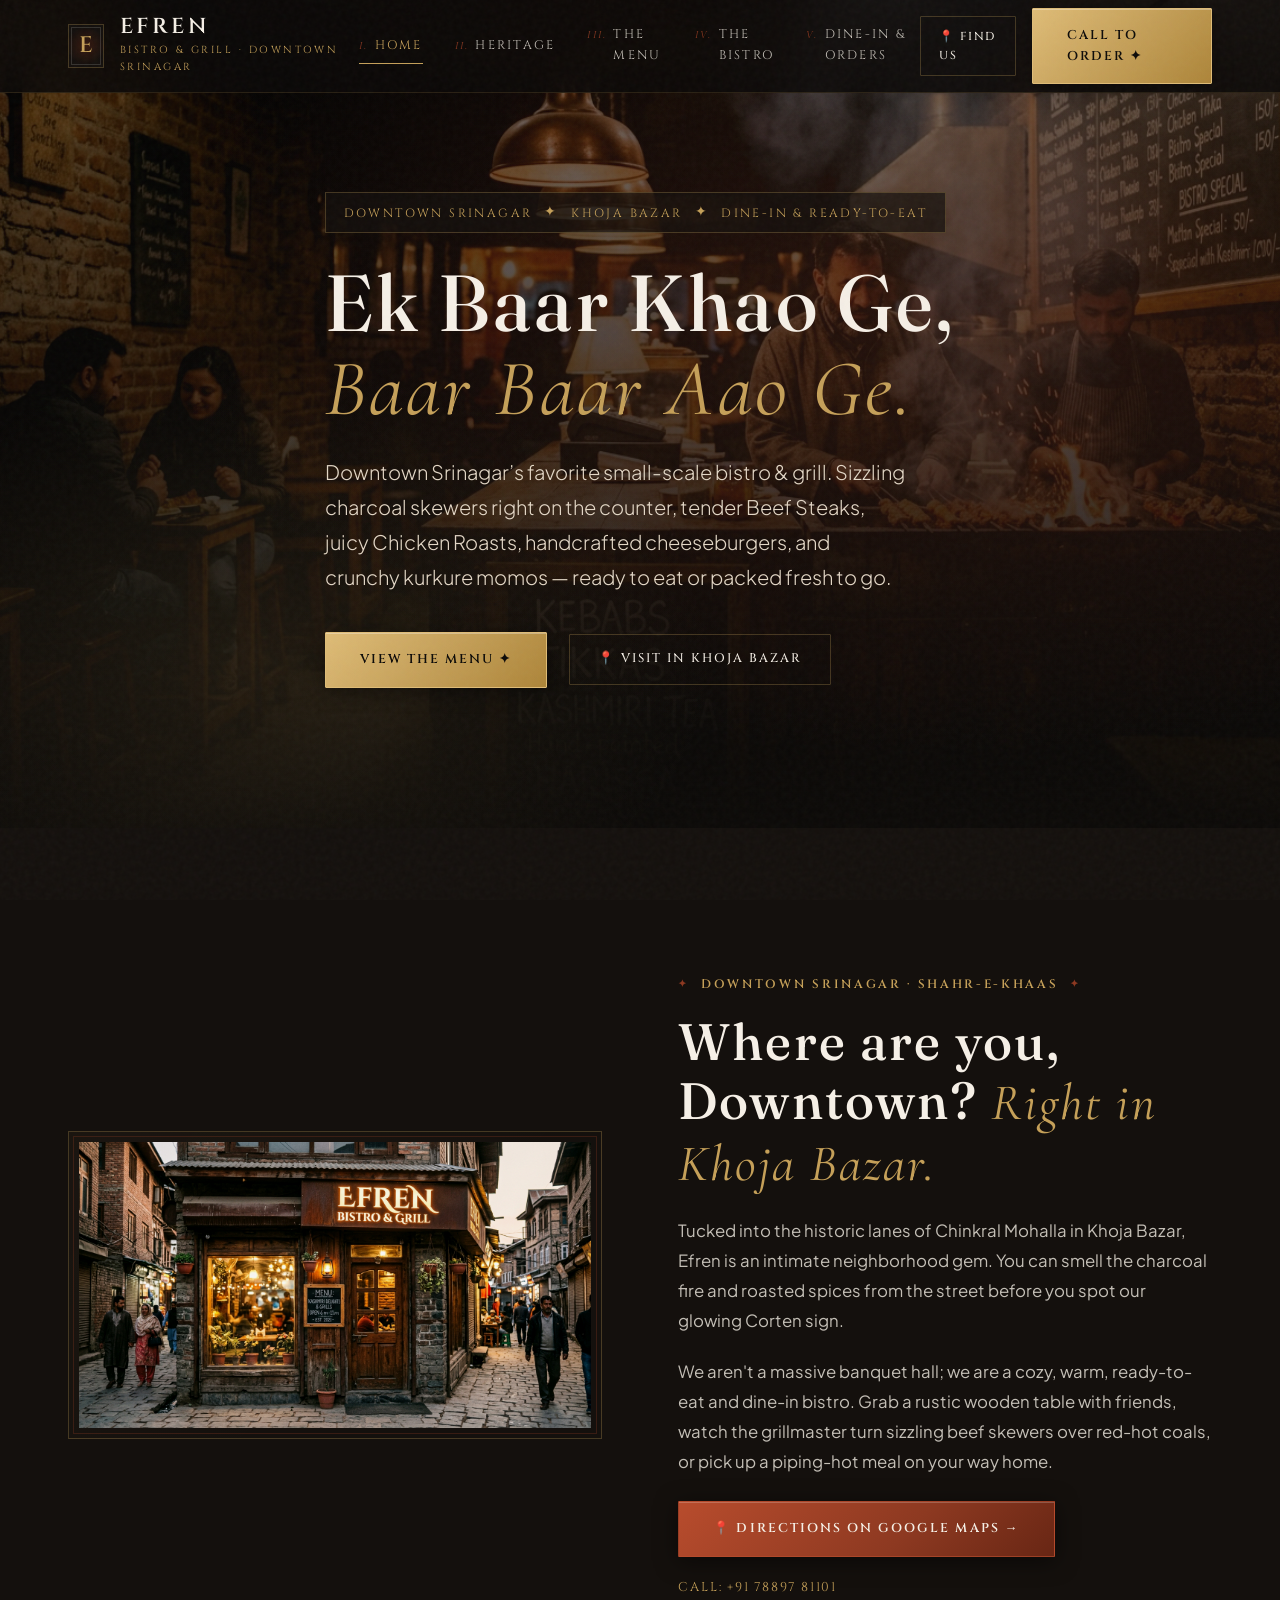
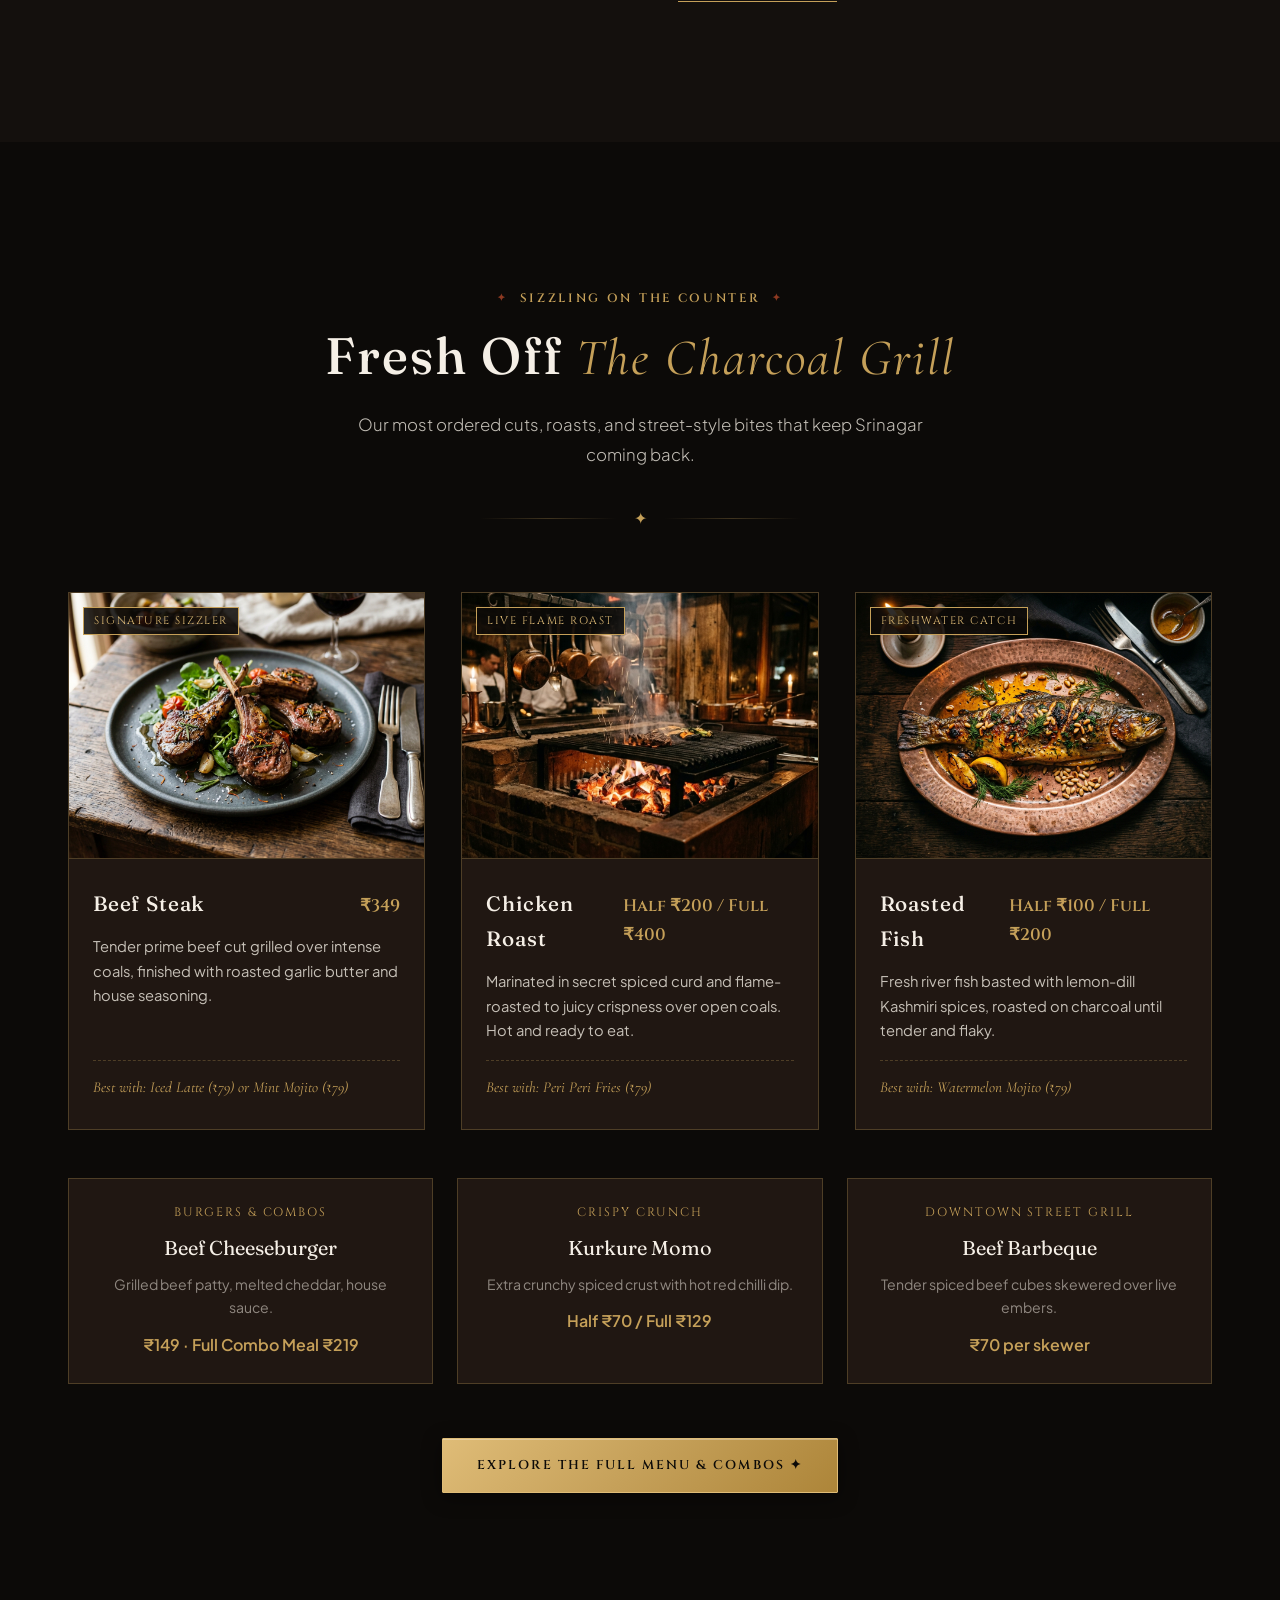
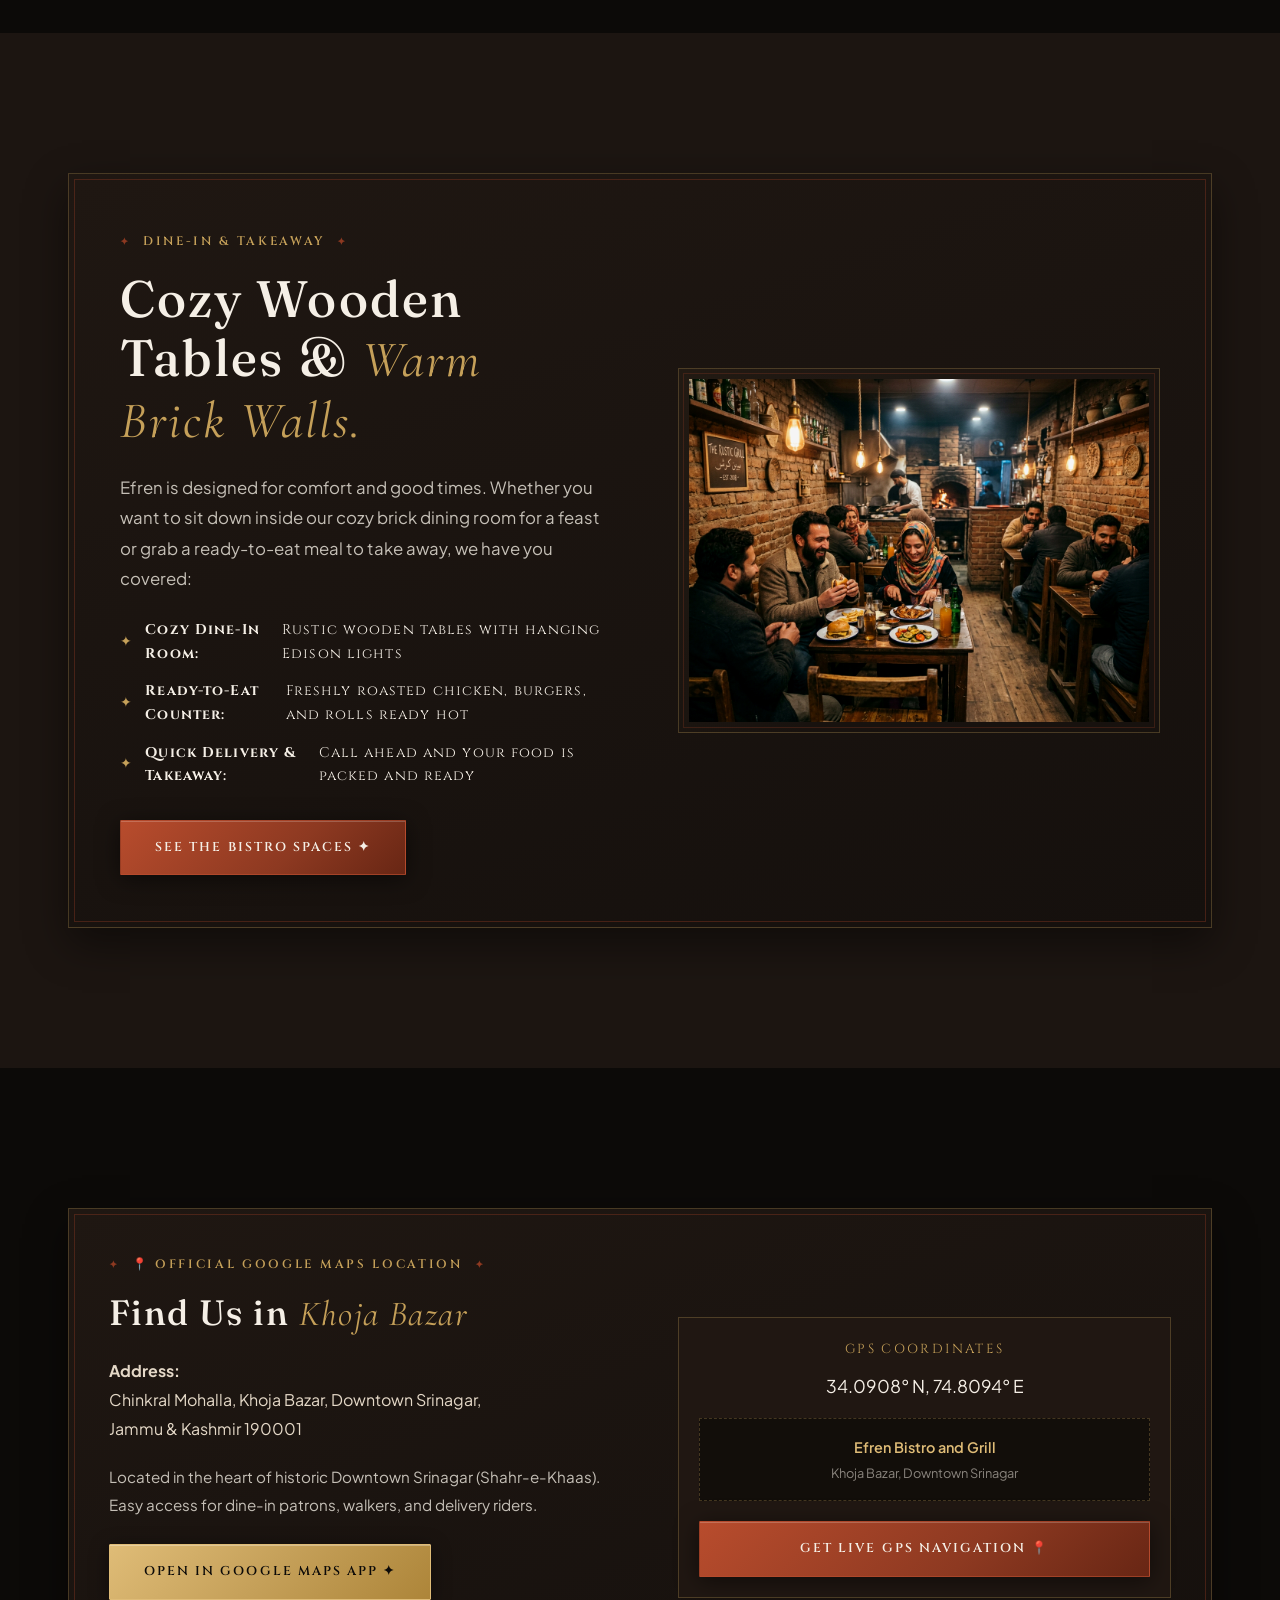
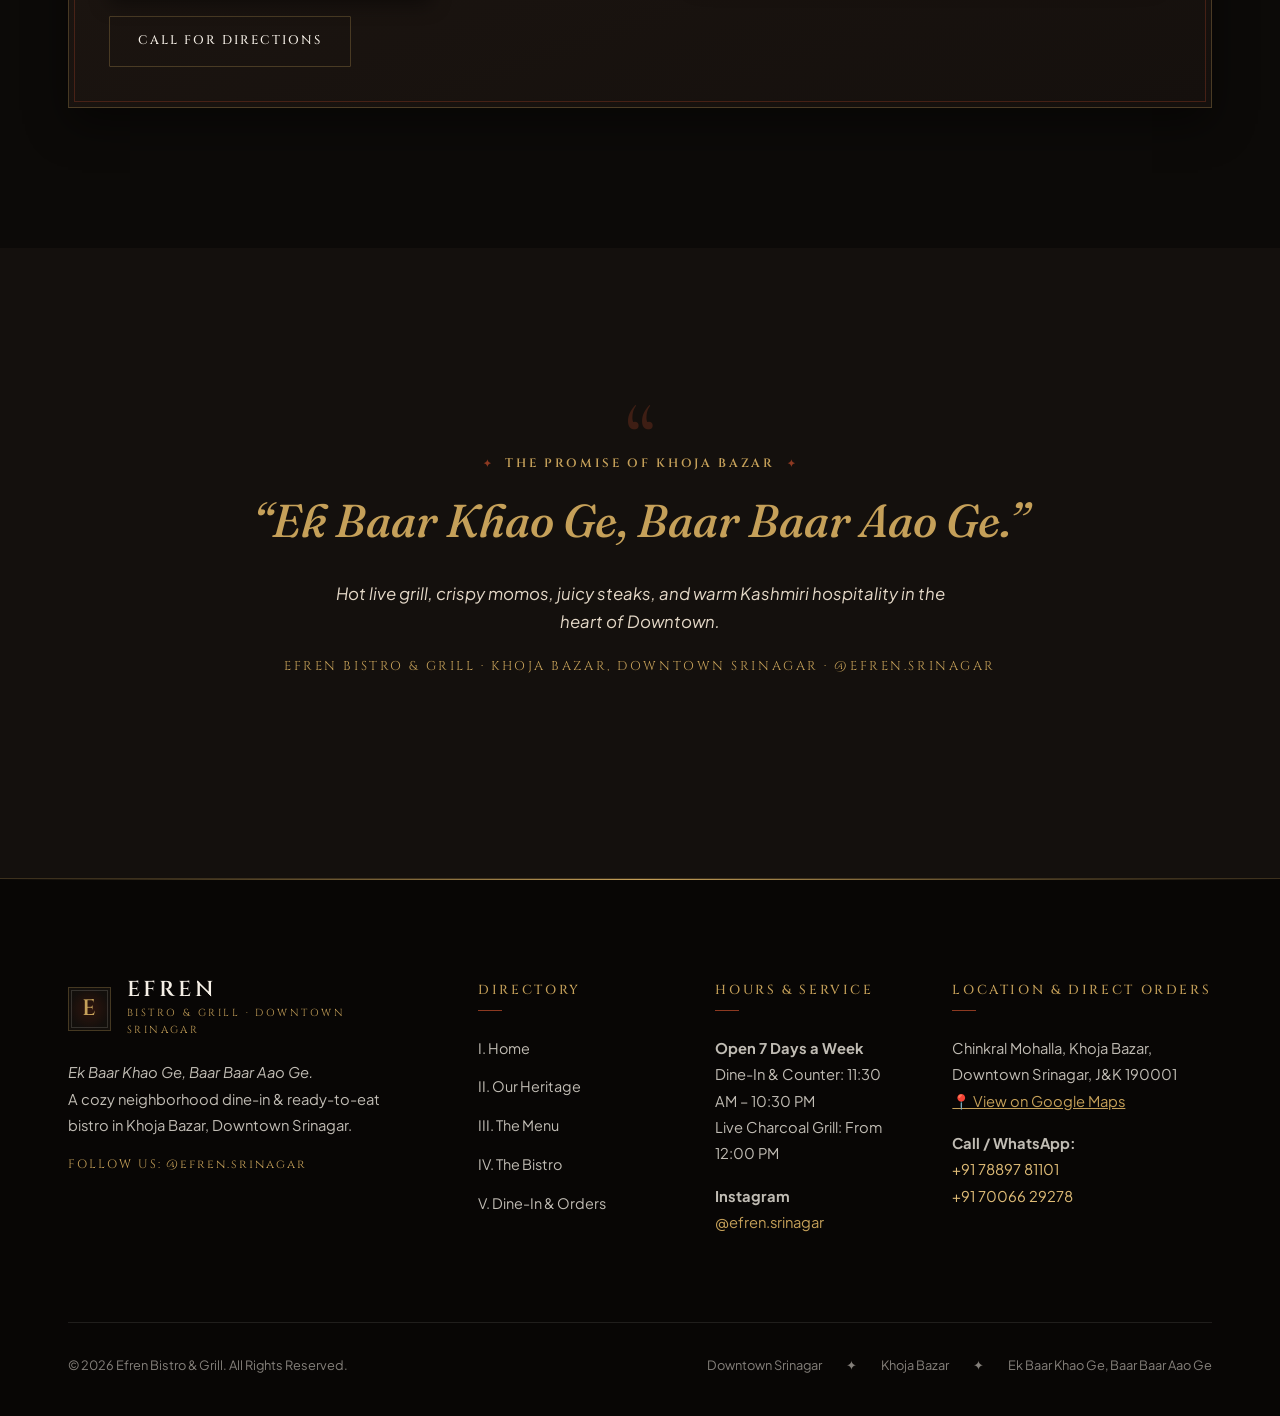
==== index.html @ 0ba17f74 "Add files via upload" ====
<!DOCTYPE html>
<html lang="en">
<head>
  <meta charset="UTF-8">
  <meta name="viewport" content="width=device-width, initial-scale=1.0">
  <title>Efren Bistro &amp; Grill — Downtown Srinagar · Ek Baar Khao Ge, Baar Baar Aao Ge</title>
  <meta name="description" content="Efren Bistro & Grill in Khoja Bazar, Downtown Srinagar. Ek Baar Khao Ge, Baar Baar Aao Ge. Cozy dine-in & ready-to-eat live flame grills, beef steaks, chicken roasts, burgers, and momos.">
  <link rel="stylesheet" href="assets/css/style.css">
</head>
<body class="bg-obsidian">

  <!-- ================= HEADER / TOP NAVIGATION ================= -->
  <header class="site-header">
    <div class="container">
      <div class="header-inner">
        
        <!-- Brand Monogram & Crest -->
        <a href="index.html" class="brand-crest" aria-label="Efren Bistro & Grill Home">
          <div class="brand-monogram">E</div>
          <div class="brand-text">
            <span class="brand-name">EFREN</span>
            <span class="brand-tag">Bistro &amp; Grill · Downtown Srinagar</span>
          </div>
        </a>

        <!-- Desktop Navigation -->
        <nav class="desktop-nav" aria-label="Main Navigation">
          <a href="index.html" class="nav-link active"><span class="nav-num">I.</span> Home</a>
          <a href="story.html" class="nav-link"><span class="nav-num">II.</span> Heritage</a>
          <a href="menu.html" class="nav-link"><span class="nav-num">III.</span> The Menu</a>
          <a href="atmosphere.html" class="nav-link"><span class="nav-num">IV.</span> The Bistro</a>
          <a href="reservations.html" class="nav-link"><span class="nav-num">V.</span> Dine-In &amp; Orders</a>
        </nav>

        <!-- CTA Wrap -->
        <div class="header-cta-wrap">
          <a href="https://maps.app.goo.gl/sVBspjCtsgYMoenR8" target="_blank" class="btn-ghost-brass" style="padding: 10px 18px; font-size: 0.72rem;">📍 Find Us</a>
          <a href="tel:+917889781101" class="btn-brass">Call to Order ✦</a>
          <button class="mobile-toggle" aria-label="Toggle navigation menu" aria-expanded="false">
            <span></span>
            <span></span>
            <span></span>
          </button>
        </div>

      </div>
    </div>
  </header>

  <!-- Mobile Drawer -->
  <div class="mobile-drawer" role="dialog" aria-modal="true" aria-label="Mobile Navigation">
    <div class="drawer-top-bar">
      <div class="brand-monogram">E</div>
      <button class="drawer-close" aria-label="Close menu">✕</button>
    </div>
    <a href="index.html" class="nav-link active"><span class="nav-num">I.</span> Home</a>
    <a href="story.html" class="nav-link"><span class="nav-num">II.</span> Our Story</a>
    <a href="menu.html" class="nav-link"><span class="nav-num">III.</span> The Menu</a>
    <a href="atmosphere.html" class="nav-link"><span class="nav-num">IV.</span> The Bistro</a>
    <a href="reservations.html" class="nav-link"><span class="nav-num">V.</span> Dine-In &amp; Orders</a>
    <div style="margin-top: 36px; display: flex; flex-direction: column; gap: 12px;">
      <a href="tel:+917889781101" class="btn-brass" style="width: 100%; text-align: center;">Call: +91 78897 81101</a>
      <a href="https://maps.app.goo.gl/sVBspjCtsgYMoenR8" target="_blank" class="btn-ghost-brass" style="width: 100%; text-align: center;">📍 Open Google Maps</a>
    </div>
  </div>

  <!-- ================= HERO SECTION ================= -->
  <section class="hero-editorial">
    <div class="hero-bg-media">
      <img src="assets/images/bistro-counter.jpg" alt="Cozy small-scale bistro counter with live charcoal grill in Downtown Srinagar" width="1920" height="1080">
    </div>

    <div class="container">
      <div class="hero-content reveal-on-scroll">
        <div class="hero-crest-badge">
          <span>DOWNTOWN SRINAGAR</span>
          <span class="fluron">✦</span>
          <span>KHOJA BAZAR</span>
          <span class="fluron">✦</span>
          <span>DINE-IN &amp; READY-TO-EAT</span>
        </div>

        <h1 class="hero-heading">
          Ek Baar Khao Ge,<br>
          <em>Baar Baar Aao Ge.</em>
        </h1>

        <p class="hero-lede">
          Downtown Srinagar’s favorite small-scale bistro &amp; grill. Sizzling charcoal skewers right on the counter, tender Beef Steaks, juicy Chicken Roasts, handcrafted cheeseburgers, and crunchy kurkure momos — ready to eat or packed fresh to go.
        </p>

        <div class="hero-actions">
          <a href="menu.html" class="btn-brass">View The Menu ✦</a>
          <a href="https://maps.app.goo.gl/sVBspjCtsgYMoenR8" target="_blank" class="btn-ghost-brass">📍 Visit in Khoja Bazar</a>
        </div>
      </div>
    </div>
  </section>

  <!-- ================= DOWNTOWN IDENTITY / STOREFRONT ================= -->
  <section class="editorial-section bg-walnut">
    <div class="container">
      <div class="editorial-grid">
        
        <!-- Imagery: Cozy Downtown Storefront -->
        <div class="archival-frame reveal-on-scroll">
          <img src="assets/images/bistro-storefront.jpg" alt="Efren Bistro & Grill rustic storefront in Khoja Bazar Downtown Srinagar" width="800" height="600" loading="lazy">
        </div>

        <!-- Editorial Story Copy -->
        <div class="reveal-on-scroll">
          <div class="eyebrow">Downtown Srinagar · Shahr-e-Khaas</div>
          <h2 class="section-title">Where are you, Downtown? <em>Right in Khoja Bazar.</em></h2>
          
          <p style="margin-bottom: 20px; font-size: 1.05rem; line-height: 1.8;">
            Tucked into the historic lanes of Chinkral Mohalla in Khoja Bazar, Efren is an intimate neighborhood gem. You can smell the charcoal fire and roasted spices from the street before you spot our glowing Corten sign.
          </p>

          <p style="margin-bottom: 24px; font-size: 1.05rem; line-height: 1.8;">
            We aren't a massive banquet hall; we are a cozy, warm, ready-to-eat and dine-in bistro. Grab a rustic wooden table with friends, watch the grillmaster turn sizzling beef skewers over red-hot coals, or pick up a piping-hot meal on your way home.
          </p>

          <div style="display: flex; align-items: center; gap: 20px; flex-wrap: wrap;">
            <a href="https://maps.app.goo.gl/sVBspjCtsgYMoenR8" target="_blank" class="btn-corten">📍 Directions on Google Maps →</a>
            <a href="tel:+917889781101" class="link-subtle">Call: +91 78897 81101</a>
          </div>
        </div>

      </div>
    </div>
  </section>

  <!-- ================= SIGNATURE MENU HIGHLIGHTS ================= -->
  <section class="editorial-section bg-obsidian">
    <div class="container">
      
      <!-- Section Header -->
      <div style="text-align: center; max-width: 680px; margin: 0 auto 60px;" class="reveal-on-scroll">
        <div class="eyebrow">Sizzling On The Counter</div>
        <h2 class="section-title">Fresh Off <em>The Charcoal Grill</em></h2>
        <p class="section-subtitle" style="margin: 0 auto;">Our most ordered cuts, roasts, and street-style bites that keep Srinagar coming back.</p>
        <div class="ornate-divider center">✦</div>
      </div>

      <!-- 3-Dish Grid -->
      <div class="cards-grid-3">
        
        <!-- Dish 1: Beef Steak -->
        <div class="dish-card reveal-on-scroll">
          <div class="dish-media">
            <span class="dish-badge">Signature Sizzler</span>
            <img src="assets/images/dish-chops.jpg" alt="Sizzling Beef Steak with garlic herb butter" width="600" height="450" loading="lazy">
          </div>
          <div class="dish-body">
            <div class="dish-header">
              <h3 class="dish-name">Beef Steak</h3>
              <span class="dish-price">₹349</span>
            </div>
            <p class="dish-desc">
              Tender prime beef cut grilled over intense coals, finished with roasted garlic butter and house seasoning.
            </p>
            <div class="dish-pairing">
              Best with: Iced Latte (₹79) or Mint Mojito (₹79)
            </div>
          </div>
        </div>

        <!-- Dish 2: Chicken Roast -->
        <div class="dish-card reveal-on-scroll">
          <div class="dish-media">
            <span class="dish-badge">Live Flame Roast</span>
            <img src="assets/images/hero-hearth.jpg" alt="Whole Chicken Roast over charcoal flame" width="600" height="450" loading="lazy">
          </div>
          <div class="dish-body">
            <div class="dish-header">
              <h3 class="dish-name">Chicken Roast</h3>
              <span class="dish-price">Half ₹200 / Full ₹400</span>
            </div>
            <p class="dish-desc">
              Marinated in secret spiced curd and flame-roasted to juicy crispness over open coals. Hot and ready to eat.
            </p>
            <div class="dish-pairing">
              Best with: Peri Peri Fries (₹79)
            </div>
          </div>
        </div>

        <!-- Dish 3: Roasted Fish -->
        <div class="dish-card reveal-on-scroll">
          <div class="dish-media">
            <span class="dish-badge">Freshwater Catch</span>
            <img src="assets/images/dish-trout.jpg" alt="Roasted fish garnished with herbs and lemon" width="600" height="450" loading="lazy">
          </div>
          <div class="dish-body">
            <div class="dish-header">
              <h3 class="dish-name">Roasted Fish</h3>
              <span class="dish-price">Half ₹100 / Full ₹200</span>
            </div>
            <p class="dish-desc">
              Fresh river fish basted with lemon-dill Kashmiri spices, roasted on charcoal until tender and flaky.
            </p>
            <div class="dish-pairing">
              Best with: Watermelon Mojito (₹79)
            </div>
          </div>
        </div>

      </div>

      <!-- Quick Row: Burgers, Momos & Rolls -->
      <div class="quick-bites-grid reveal-on-scroll">
        <div style="background: var(--bg-card); border: 1px solid var(--line-gold); padding: 24px; text-align: center;">
          <div style="font-family: var(--font-serif-royal); font-size: 0.76rem; letter-spacing: 0.16em; color: var(--tarnished-brass); text-transform: uppercase;">Burgers &amp; Combos</div>
          <div style="font-family: var(--font-serif-display); font-size: 1.25rem; color: var(--parchment); margin: 8px 0;">Beef Cheeseburger</div>
          <p style="font-size: 0.88rem; color: var(--text-muted); margin-bottom: 12px;">Grilled beef patty, melted cheddar, house sauce.</p>
          <div style="color: var(--tarnished-brass); font-weight: 600;">₹149 · Full Combo Meal ₹219</div>
        </div>

        <div style="background: var(--bg-card); border: 1px solid var(--line-gold); padding: 24px; text-align: center;">
          <div style="font-family: var(--font-serif-royal); font-size: 0.76rem; letter-spacing: 0.16em; color: var(--tarnished-brass); text-transform: uppercase;">Crispy Crunch</div>
          <div style="font-family: var(--font-serif-display); font-size: 1.25rem; color: var(--parchment); margin: 8px 0;">Kurkure Momo</div>
          <p style="font-size: 0.88rem; color: var(--text-muted); margin-bottom: 12px;">Extra crunchy spiced crust with hot red chilli dip.</p>
          <div style="color: var(--tarnished-brass); font-weight: 600;">Half ₹70 / Full ₹129</div>
        </div>

        <div style="background: var(--bg-card); border: 1px solid var(--line-gold); padding: 24px; text-align: center;">
          <div style="font-family: var(--font-serif-royal); font-size: 0.76rem; letter-spacing: 0.16em; color: var(--tarnished-brass); text-transform: uppercase;">Downtown Street Grill</div>
          <div style="font-family: var(--font-serif-display); font-size: 1.25rem; color: var(--parchment); margin: 8px 0;">Beef Barbeque</div>
          <p style="font-size: 0.88rem; color: var(--text-muted); margin-bottom: 12px;">Tender spiced beef cubes skewered over live embers.</p>
          <div style="color: var(--tarnished-brass); font-weight: 600;">₹70 per skewer</div>
        </div>
      </div>

      <!-- Menu CTA -->
      <div style="text-align: center; margin-top: 54px;" class="reveal-on-scroll">
        <a href="menu.html" class="btn-brass">Explore The Full Menu &amp; Combos ✦</a>
      </div>

    </div>
  </section>

  <!-- ================= COZY DINE-IN & READY-TO-EAT VIBE ================= -->
  <section class="editorial-section bg-walnut-warm">
    <div class="container">
      <div class="corten-panel reveal-on-scroll">
        <div class="editorial-grid">
          
          <div>
            <div class="eyebrow">Dine-In &amp; Takeaway</div>
            <h2 class="section-title">Cozy Wooden Tables &amp; <em>Warm Brick Walls.</em></h2>
            <p style="font-size: 1.05rem; line-height: 1.8; margin-bottom: 24px;">
              Efren is designed for comfort and good times. Whether you want to sit down inside our cozy brick dining room for a feast or grab a ready-to-eat meal to take away, we have you covered:
            </p>
            <ul style="list-style: none; margin-bottom: 32px; display: flex; flex-direction: column; gap: 14px;">
              <li style="display: flex; align-items: center; gap: 12px; font-family: var(--font-serif-royal); font-size: 0.88rem; letter-spacing: 0.08em; color: var(--parchment);">
                <span style="color: var(--tarnished-brass);">✦</span> <strong>Cozy Dine-In Room:</strong> Rustic wooden tables with hanging Edison lights
              </li>
              <li style="display: flex; align-items: center; gap: 12px; font-family: var(--font-serif-royal); font-size: 0.88rem; letter-spacing: 0.08em; color: var(--parchment);">
                <span style="color: var(--tarnished-brass);">✦</span> <strong>Ready-to-Eat Counter:</strong> Freshly roasted chicken, burgers, and rolls ready hot
              </li>
              <li style="display: flex; align-items: center; gap: 12px; font-family: var(--font-serif-royal); font-size: 0.88rem; letter-spacing: 0.08em; color: var(--parchment);">
                <span style="color: var(--tarnished-brass);">✦</span> <strong>Quick Delivery &amp; Takeaway:</strong> Call ahead and your food is packed and ready
              </li>
            </ul>
            <a href="atmosphere.html" class="btn-corten">See The Bistro Spaces ✦</a>
          </div>

          <div class="archival-frame">
            <img src="assets/images/bistro-dining.jpg" alt="Cozy dine-in room of Efren Bistro & Grill in Downtown Srinagar" width="800" height="600" loading="lazy">
          </div>

        </div>
      </div>
    </div>
  </section>

  <!-- ================= GOOGLE MAPS LOCATION SECTION ================= -->
  <section class="editorial-section bg-obsidian">
    <div class="container">
      <div class="corten-panel reveal-on-scroll" style="padding: 40px;">
        <div class="editorial-grid">
          
          <div>
            <div class="eyebrow">📍 Official Google Maps Location</div>
            <h2 class="section-title" style="font-size: 2.2rem;">Find Us in <em>Khoja Bazar</em></h2>
            <p style="font-size: 1rem; line-height: 1.8; color: var(--parchment-dim); margin-bottom: 20px;">
              <strong>Address:</strong><br>
              Chinkral Mohalla, Khoja Bazar, Downtown Srinagar,<br>
              Jammu &amp; Kashmir 190001
            </p>
            <p style="font-size: 0.95rem; line-height: 1.8; color: var(--text-secondary); margin-bottom: 26px;">
              Located in the heart of historic Downtown Srinagar (Shahr-e-Khaas). Easy access for dine-in patrons, walkers, and delivery riders.
            </p>
            <div style="display: flex; gap: 16px; flex-wrap: wrap;">
              <a href="https://maps.app.goo.gl/sVBspjCtsgYMoenR8" target="_blank" class="btn-brass">Open in Google Maps App ✦</a>
              <a href="tel:+917889781101" class="btn-ghost-brass">Call for Directions</a>
            </div>
          </div>

          <div style="border: 1px solid var(--line-gold); background: var(--bg-card); padding: 20px; text-align: center;">
            <div style="font-family: var(--font-serif-royal); font-size: 0.82rem; letter-spacing: 0.18em; color: var(--tarnished-brass); text-transform: uppercase; margin-bottom: 12px;">
              GPS Coordinates
            </div>
            <div style="font-family: var(--font-sans); font-size: 1.1rem; color: var(--parchment); margin-bottom: 16px;">
              34.0908° N, 74.8094° E
            </div>
            <div style="padding: 16px; background: rgba(12,10,8,0.7); border: 1px dashed var(--line-gold); margin-bottom: 20px;">
              <div style="color: var(--brass-bright); font-size: 0.9rem; font-weight: 600;">Efren Bistro and Grill</div>
              <div style="color: var(--text-muted); font-size: 0.8rem; margin-top: 4px;">Khoja Bazar, Downtown Srinagar</div>
            </div>
            <a href="https://maps.app.goo.gl/sVBspjCtsgYMoenR8" target="_blank" style="display: block; width: 100%;" class="btn-corten">
              Get Live GPS Navigation 📍
            </a>
          </div>

        </div>
      </div>
    </div>
  </section>

  <!-- ================= PUNCHLINE BANNER / MOTTO ================= -->
  <section class="editorial-section bg-walnut">
    <div class="container">
      <div class="quote-block reveal-on-scroll">
        <div class="eyebrow" style="margin-bottom: 12px;">The Promise of Khoja Bazar</div>
        <p class="quote-text" style="font-size: clamp(2rem, 3.6vw, 3rem); font-family: var(--font-serif-display); font-weight: 500; color: var(--tarnished-brass);">
          “Ek Baar Khao Ge, Baar Baar Aao Ge.”
        </p>
        <p style="font-size: 1.05rem; color: var(--parchment-dim); max-width: 620px; margin: 0 auto 20px; font-style: italic;">
          Hot live grill, crispy momos, juicy steaks, and warm Kashmiri hospitality in the heart of Downtown.
        </p>
        <div class="quote-source">
          Efren Bistro &amp; Grill · Khoja Bazar, Downtown Srinagar · @efren.srinagar
        </div>
      </div>
    </div>
  </section>

  <!-- ================= SITE FOOTER ================= -->
  <footer class="site-footer">
    <div class="container">
      <div class="footer-grid">
        
        <!-- Brand Summary -->
        <div class="footer-col">
          <div class="brand-crest" style="margin-bottom: 20px;">
            <div class="brand-monogram">E</div>
            <div class="brand-text">
              <span class="brand-name">EFREN</span>
              <span class="brand-tag">Bistro &amp; Grill · Downtown Srinagar</span>
            </div>
          </div>
          <p class="footer-info-p">
            <em>Ek Baar Khao Ge, Baar Baar Aao Ge.</em><br>
            A cozy neighborhood dine-in &amp; ready-to-eat bistro in Khoja Bazar, Downtown Srinagar.
          </p>
          <div style="font-family: var(--font-serif-royal); font-size: 0.76rem; letter-spacing: 0.16em; color: var(--tarnished-brass);">
            FOLLOW US: @efren.srinagar
          </div>
        </div>

        <!-- Navigation Links -->
        <div class="footer-col">
          <h4>Directory</h4>
          <ul class="footer-links">
            <li><a href="index.html">I. Home</a></li>
            <li><a href="story.html">II. Our Heritage</a></li>
            <li><a href="menu.html">III. The Menu</a></li>
            <li><a href="atmosphere.html">IV. The Bistro</a></li>
            <li><a href="reservations.html">V. Dine-In &amp; Orders</a></li>
          </ul>
        </div>

        <!-- Hours -->
        <div class="footer-col">
          <h4>Hours &amp; Service</h4>
          <p class="footer-info-p">
            <strong>Open 7 Days a Week</strong><br>
            Dine-In &amp; Counter: 11:30 AM – 10:30 PM<br>
            Live Charcoal Grill: From 12:00 PM<br>
          </p>
          <p class="footer-info-p">
            <strong>Instagram</strong><br>
            <a href="https://instagram.com/efren.srinagar" target="_blank" style="color: var(--tarnished-brass);">@efren.srinagar</a>
          </p>
        </div>

        <!-- Location & Phone -->
        <div class="footer-col">
          <h4>Location &amp; Direct Orders</h4>
          <p class="footer-info-p">
            Chinkral Mohalla, Khoja Bazar,<br>
            Downtown Srinagar, J&amp;K 190001<br>
            <a href="https://maps.app.goo.gl/sVBspjCtsgYMoenR8" target="_blank" style="color: var(--tarnished-brass); text-decoration: underline;">📍 View on Google Maps</a>
          </p>
          <p class="footer-info-p">
            <strong>Call / WhatsApp:</strong><br>
            <a href="tel:+917889781101" style="color: var(--brass-bright);">+91 78897 81101</a><br>
            <a href="tel:+917006629278" style="color: var(--brass-bright);">+91 70066 29278</a>
          </p>
        </div>

      </div>

      <!-- Bottom Fine Print -->
      <div class="footer-bottom">
        <div>© 2026 Efren Bistro &amp; Grill. All Rights Reserved.</div>
        <div style="display: flex; gap: 24px;">
          <span>Downtown Srinagar</span>
          <span>✦</span>
          <span>Khoja Bazar</span>
          <span>✦</span>
          <span>Ek Baar Khao Ge, Baar Baar Aao Ge</span>
        </div>
      </div>
    </div>
  </footer>

  <!-- ================= MOBILE STICKY QUICK ACTION BAR ================= -->
  <aside class="mobile-action-bar" aria-label="Quick Actions">
    <a href="tel:+917889781101" class="mobile-action-btn primary">
      <span class="action-icon">📞</span>
      <span>Call Order</span>
    </a>
    <a href="menu.html" class="mobile-action-btn">
      <span class="action-icon">📋</span>
      <span>Menu</span>
    </a>
    <a href="reservations.html" class="mobile-action-btn">
      <span class="action-icon">🍽️</span>
      <span>Dine-In</span>
    </a>
    <a href="https://maps.app.goo.gl/sVBspjCtsgYMoenR8" target="_blank" class="mobile-action-btn">
      <span class="action-icon">📍</span>
      <span>Maps</span>
    </a>
  </aside>

  <script src="assets/js/main.js"></script>
</body>
</html>
---- assets/css/style.css ----
/* ==========================================================================
   EFREN BISTRO & GRILL — SRINAGAR
   "Old Money & Corten Rust" Editorial Design System
   ========================================================================== */

@import url('https://fonts.googleapis.com/css2?family=Cinzel:wght@400;500;600;700&family=Cormorant+Garamond:ital,wght@0,400;0,500;0,600;1,400;1,500&family=Fraunces:ital,opsz,wght@0,9..144,300;0,9..144,400;0,9..144,500;0,9..144,600;1,9..144,400&family=Plus+Jakarta+Sans:wght@300;400;500;600&display=swap');

:root {
  /* Aristocratic Palettes */
  --bg-obsidian: #0c0a08;
  --bg-walnut: #14100d;
  --bg-walnut-warm: #1c1511;
  --bg-panel: #231b16;
  --bg-card: #201712;
  
  /* Weathered Metals & Earth Patina */
  --corten-rust: #8d3921;
  --corten-ember: #b84c2d;
  --corten-glow: rgba(184, 76, 45, 0.35);
  --tarnished-brass: #c5a059;
  --brass-bright: #dfbc77;
  --brass-dim: #987a3c;
  --oxidized-copper: #334d4e;
  --oxidized-lake: #213536;
  
  /* Parchment & Linen (Old Paper) */
  --parchment: #f5efe6;
  --parchment-dim: #e4d8c7;
  --bone: #faf7f2;
  --linen-dark: #3a2e26;
  
  /* Text & Legibility */
  --text-primary: #f5efe6;
  --text-secondary: rgba(245, 239, 230, 0.78);
  --text-muted: rgba(245, 239, 230, 0.52);
  --text-faint: rgba(245, 239, 230, 0.3);
  --text-dark: #1e1712;
  --text-dark-muted: #5e4f45;

  /* Borders & Hairlines */
  --line-gold: rgba(197, 160, 89, 0.28);
  --line-gold-bright: rgba(197, 160, 89, 0.55);
  --line-rust: rgba(141, 57, 33, 0.4);
  --line-faint: rgba(245, 239, 230, 0.1);
  --line-subtle: rgba(245, 239, 230, 0.06);

  /* Typography Stacks */
  --font-serif-royal: 'Cinzel', serif;
  --font-serif-display: 'Fraunces', serif;
  --font-serif-editorial: 'Cormorant Garamond', serif;
  --font-sans: 'Plus Jakarta Sans', -apple-system, BlinkMacSystemFont, sans-serif;

  /* Container */
  --max-w: 1240px;
  --header-h: 92px;
}

/* Base Reset & Smoothness */
*, *::before, *::after {
  margin: 0;
  padding: 0;
  box-sizing: border-box;
}

html {
  scroll-behavior: smooth;
  font-size: 16px;
  background-color: var(--bg-obsidian);
  color: var(--text-primary);
  text-rendering: optimizeLegibility;
  -webkit-font-smoothing: antialiased;
}

body {
  font-family: var(--font-sans);
  font-weight: 400;
  line-height: 1.68;
  background-color: var(--bg-obsidian);
  color: var(--text-primary);
  overflow-x: hidden;
  position: relative;
}

/* Subtle Vintage Tactile Grain Overlay */
body::before {
  content: '';
  position: fixed;
  inset: 0;
  width: 100vw;
  height: 100vh;
  pointer-events: none;
  z-index: 9999;
  opacity: 0.035;
  background-image: url("data:image/svg+xml,%3Csvg viewBox='0 0 200 200' xmlns='http://www.w3.org/2000/svg'%3E%3Cfilter id='noiseFilter'%3E%3CfeTurbulence type='fractalNoise' baseFrequency='0.85' numOctaves='3' stitchTiles='stitch'/%3E%3C/filter%3E%3Crect width='100%25' height='100%25' filter='url(%23noiseFilter)'/%3E%3C/svg%3E");
}

/* Typography Hierarchy */
h1, h2, h3, h4, .serif-royal {
  font-family: var(--font-serif-royal);
  font-weight: 500;
  letter-spacing: 0.04em;
  color: var(--text-primary);
}

.serif-display {
  font-family: var(--font-serif-display);
}

.serif-editorial {
  font-family: var(--font-serif-editorial);
  letter-spacing: 0.02em;
}

p {
  color: var(--text-secondary);
}

a {
  color: inherit;
  text-decoration: none;
  transition: color 0.28s ease, border-color 0.28s ease;
}

img {
  max-width: 100%;
  height: auto;
  display: block;
}

::selection {
  background: var(--corten-rust);
  color: var(--parchment);
}

/* Layout Container */
.container {
  max-width: var(--max-w);
  margin-left: auto;
  margin-right: auto;
  padding-left: clamp(20px, 5vw, 48px);
  padding-right: clamp(20px, 5vw, 48px);
}

/* ==========================================================================
   OLD MONEY ORNAMENTS & UTILITIES
   ========================================================================== */

.fluron {
  display: inline-flex;
  align-items: center;
  justify-content: center;
  color: var(--tarnished-brass);
  font-size: 0.85rem;
  letter-spacing: 0.2em;
  user-select: none;
}

.ornate-divider {
  display: flex;
  align-items: center;
  justify-content: center;
  gap: 18px;
  margin: 36px auto;
  color: var(--tarnished-brass);
  max-width: 320px;
}

.ornate-divider::before,
.ornate-divider::after {
  content: '';
  flex: 1;
  height: 1px;
  background: linear-gradient(90deg, transparent, var(--line-gold), transparent);
}

.ornate-divider.center {
  margin-left: auto;
  margin-right: auto;
}

.eyebrow {
  display: inline-flex;
  align-items: center;
  gap: 12px;
  font-family: var(--font-serif-royal);
  font-size: 0.76rem;
  font-weight: 600;
  text-transform: uppercase;
  letter-spacing: 0.22em;
  color: var(--tarnished-brass);
  margin-bottom: 18px;
}

.eyebrow::before,
.eyebrow::after {
  content: '✦';
  font-size: 0.65rem;
  color: var(--corten-rust);
}

.section-title {
  font-family: var(--font-serif-display);
  font-size: clamp(2.1rem, 4vw, 3.4rem);
  line-height: 1.15;
  color: var(--parchment);
  margin-bottom: 22px;
}

.section-title em {
  font-family: var(--font-serif-editorial);
  font-style: italic;
  font-weight: 400;
  color: var(--tarnished-brass);
}

.section-subtitle {
  font-size: 1.05rem;
  line-height: 1.75;
  color: var(--text-secondary);
  max-width: 620px;
  font-weight: 300;
}

/* Aristocratic Archival Framing */
.archival-frame {
  position: relative;
  padding: 10px;
  border: 1px solid var(--line-gold);
  background: linear-gradient(135deg, rgba(197,160,89,0.04) 0%, transparent 60%);
}

.archival-frame::before {
  content: '';
  position: absolute;
  inset: 4px;
  border: 1px solid rgba(141, 57, 33, 0.3);
  pointer-events: none;
}

.archival-frame img {
  width: 100%;
  height: 100%;
  object-fit: cover;
  filter: contrast(1.04) brightness(0.96);
  transition: transform 0.6s cubic-bezier(0.16, 1, 0.3, 1), filter 0.6s ease;
}

.archival-frame:hover img {
  transform: scale(1.02);
  filter: contrast(1.06) brightness(1);
}

/* Corner Accents */
.corner-accent {
  position: relative;
}

.corner-accent::after {
  content: '✦';
  position: absolute;
  top: -8px;
  right: -8px;
  color: var(--tarnished-brass);
  font-size: 0.75rem;
}

/* Buttons & Luxury Links */
.btn-brass {
  display: inline-flex;
  align-items: center;
  justify-content: center;
  gap: 12px;
  padding: 16px 34px;
  font-family: var(--font-serif-royal);
  font-size: 0.8rem;
  font-weight: 600;
  letter-spacing: 0.16em;
  text-transform: uppercase;
  color: var(--bg-obsidian);
  background: linear-gradient(135deg, var(--brass-bright) 0%, var(--tarnished-brass) 50%, #ad8539 100%);
  border: 1px solid var(--brass-bright);
  border-radius: 1px;
  box-shadow: 0 4px 20px rgba(0, 0, 0, 0.45), inset 0 1px 0 rgba(255, 255, 255, 0.3);
  cursor: pointer;
  transition: all 0.35s ease;
  position: relative;
  overflow: hidden;
}

.btn-brass:hover {
  background: linear-gradient(135deg, #fff 0%, var(--brass-bright) 60%, var(--tarnished-brass) 100%);
  transform: translateY(-2px);
  box-shadow: 0 8px 28px rgba(197, 160, 89, 0.35);
  color: #0c0907;
}

.btn-corten {
  display: inline-flex;
  align-items: center;
  justify-content: center;
  gap: 12px;
  padding: 16px 34px;
  font-family: var(--font-serif-royal);
  font-size: 0.8rem;
  font-weight: 600;
  letter-spacing: 0.16em;
  text-transform: uppercase;
  color: var(--parchment);
  background: linear-gradient(135deg, var(--corten-ember) 0%, var(--corten-rust) 60%, #682614 100%);
  border: 1px solid rgba(184, 76, 45, 0.6);
  border-radius: 1px;
  box-shadow: 0 4px 22px rgba(0, 0, 0, 0.5), inset 0 1px 0 rgba(255, 255, 255, 0.2);
  cursor: pointer;
  transition: all 0.35s ease;
}

.btn-corten:hover {
  background: linear-gradient(135deg, #c75635 0%, var(--corten-ember) 60%, var(--corten-rust) 100%);
  transform: translateY(-2px);
  box-shadow: 0 8px 30px var(--corten-glow);
}

.btn-ghost-brass {
  display: inline-flex;
  align-items: center;
  gap: 12px;
  padding: 14px 28px;
  font-family: var(--font-serif-royal);
  font-size: 0.78rem;
  font-weight: 500;
  letter-spacing: 0.16em;
  text-transform: uppercase;
  color: var(--parchment);
  background: transparent;
  border: 1px solid var(--line-gold);
  border-radius: 1px;
  transition: all 0.35s ease;
}

.btn-ghost-brass:hover {
  border-color: var(--brass-bright);
  color: var(--brass-bright);
  background: rgba(197, 160, 89, 0.08);
  transform: translateY(-2px);
}

.link-subtle {
  font-family: var(--font-serif-royal);
  font-size: 0.8rem;
  letter-spacing: 0.14em;
  text-transform: uppercase;
  color: var(--tarnished-brass);
  display: inline-flex;
  align-items: center;
  gap: 8px;
  position: relative;
  padding-bottom: 4px;
}

.link-subtle::after {
  content: '';
  position: absolute;
  bottom: 0;
  left: 0;
  width: 100%;
  height: 1px;
  background: var(--tarnished-brass);
  transition: width 0.3s ease;
}

.link-subtle:hover {
  color: var(--brass-bright);
}

/* ==========================================================================
   NAVIGATION BAR
   ========================================================================== */

header.site-header {
  position: fixed;
  top: 0;
  left: 0;
  right: 0;
  z-index: 1000;
  transition: background 0.4s ease, padding 0.4s ease, border-color 0.4s ease;
  border-bottom: 1px solid rgba(197, 160, 89, 0.15);
  background: rgba(12, 10, 8, 0.88);
  backdrop-filter: blur(14px);
  -webkit-backdrop-filter: blur(14px);
}

header.site-header.scrolled {
  background: rgba(10, 8, 7, 0.96);
  border-bottom-color: rgba(197, 160, 89, 0.28);
  box-shadow: 0 10px 30px rgba(0, 0, 0, 0.6);
}

.header-inner {
  display: flex;
  align-items: center;
  justify-content: space-between;
  height: var(--header-h);
  transition: height 0.35s ease;
}

header.site-header.scrolled .header-inner {
  height: 76px;
}

/* Brand Monogram & Crest */
.brand-crest {
  display: flex;
  align-items: center;
  gap: 16px;
  color: var(--parchment);
}

.brand-monogram {
  width: 44px;
  height: 44px;
  border: 1px solid var(--line-gold);
  display: flex;
  align-items: center;
  justify-content: center;
  font-family: var(--font-serif-royal);
  font-size: 1.4rem;
  font-weight: 600;
  color: var(--tarnished-brass);
  background: radial-gradient(circle, rgba(141,57,33,0.3) 0%, rgba(20,16,13,0.9) 70%);
  position: relative;
}

.brand-monogram::before {
  content: '';
  position: absolute;
  inset: 2px;
  border: 1px solid rgba(245, 239, 230, 0.15);
}

.brand-text {
  display: flex;
  flex-direction: column;
}

.brand-name {
  font-family: var(--font-serif-royal);
  font-size: 1.35rem;
  letter-spacing: 0.16em;
  font-weight: 600;
  color: var(--parchment);
  line-height: 1;
}

.brand-tag {
  font-family: var(--font-serif-royal);
  font-size: 0.64rem;
  letter-spacing: 0.24em;
  text-transform: uppercase;
  color: var(--tarnished-brass);
  margin-top: 5px;
}

/* Nav Links */
nav.desktop-nav {
  display: flex;
  align-items: center;
  gap: 32px;
}

.nav-link {
  font-family: var(--font-serif-royal);
  font-size: 0.78rem;
  letter-spacing: 0.18em;
  text-transform: uppercase;
  color: var(--text-secondary);
  position: relative;
  padding: 8px 0;
  display: inline-flex;
  align-items: baseline;
  gap: 6px;
  transition: color 0.3s ease;
}

.nav-link .nav-num {
  font-family: var(--font-serif-editorial);
  font-size: 0.7rem;
  color: var(--corten-rust);
  font-style: italic;
}

.nav-link::after {
  content: '';
  position: absolute;
  bottom: 0;
  left: 0;
  width: 0;
  height: 1px;
  background: var(--tarnished-brass);
  transition: width 0.35s cubic-bezier(0.16, 1, 0.3, 1);
}

.nav-link:hover {
  color: var(--parchment);
}

.nav-link:hover::after,
.nav-link.active::after {
  width: 100%;
}

.nav-link.active {
  color: var(--tarnished-brass);
}

.header-cta-wrap {
  display: flex;
  align-items: center;
  gap: 16px;
}

/* Mobile Nav Toggle */
.mobile-toggle {
  display: none;
  background: none;
  border: 1px solid var(--line-gold);
  width: 44px;
  height: 44px;
  color: var(--parchment);
  cursor: pointer;
  padding: 10px;
  flex-direction: column;
  justify-content: space-around;
}

.mobile-toggle span {
  display: block;
  width: 100%;
  height: 1px;
  background: var(--tarnished-brass);
  transition: all 0.3s ease;
}

/* Mobile Drawer Overlay */
.mobile-drawer {
  position: fixed;
  inset: 0;
  background: rgba(12, 10, 8, 0.97);
  backdrop-filter: blur(20px);
  z-index: 999;
  display: flex;
  flex-direction: column;
  justify-content: center;
  padding: 40px clamp(24px, 8vw, 64px);
  transform: translateY(-100%);
  transition: transform 0.45s cubic-bezier(0.16, 1, 0.3, 1);
}

.mobile-drawer.open {
  transform: translateY(0);
}

.mobile-drawer .nav-link {
  font-size: 1.2rem;
  margin: 14px 0;
}

/* ==========================================================================
   HERO SECTIONS (PAGE SPECIFIC & HOMEPAGE)
   ========================================================================== */

.hero-editorial {
  position: relative;
  min-height: 92vh;
  display: flex;
  align-items: center;
  padding-top: calc(var(--header-h) + 40px);
  padding-bottom: 80px;
  background-color: var(--bg-obsidian);
  overflow: hidden;
}

.hero-editorial::before {
  content: '';
  position: absolute;
  inset: 0;
  background: 
    radial-gradient(ellipse 90% 80% at 75% 35%, rgba(184, 76, 45, 0.18), transparent 70%),
    radial-gradient(ellipse 60% 60% at 20% 80%, rgba(197, 160, 89, 0.1), transparent 60%),
    linear-gradient(180deg, rgba(12,10,8,0.3) 0%, rgba(12,10,8,0.85) 75%, var(--bg-obsidian) 100%);
  z-index: 2;
  pointer-events: none;
}

.hero-bg-media {
  position: absolute;
  inset: 0;
  z-index: 1;
}

.hero-bg-media img {
  width: 100%;
  height: 100%;
  object-fit: cover;
  object-position: center;
  filter: brightness(0.62) contrast(1.1) saturate(1.1);
  transform: scale(1.04);
  transition: transform 10s ease-out;
}

.hero-editorial:hover .hero-bg-media img {
  transform: scale(1.0);
}

.hero-content {
  position: relative;
  z-index: 5;
  max-width: 780px;
}

.hero-crest-badge {
  display: inline-flex;
  align-items: center;
  gap: 12px;
  padding: 8px 18px;
  background: rgba(20, 16, 13, 0.7);
  border: 1px solid var(--line-gold);
  margin-bottom: 28px;
  font-family: var(--font-serif-royal);
  font-size: 0.75rem;
  letter-spacing: 0.2em;
  text-transform: uppercase;
  color: var(--tarnished-brass);
}

.hero-heading {
  font-family: var(--font-serif-display);
  font-size: clamp(2.8rem, 6.2vw, 5.2rem);
  line-height: 1.04;
  color: var(--parchment);
  margin-bottom: 24px;
}

.hero-heading em {
  font-family: var(--font-serif-editorial);
  font-style: italic;
  font-weight: 400;
  color: var(--tarnished-brass);
}

.hero-lede {
  font-size: clamp(1.05rem, 1.8vw, 1.25rem);
  line-height: 1.75;
  color: var(--parchment-dim);
  max-width: 580px;
  margin-bottom: 38px;
  font-weight: 300;
}

.hero-actions {
  display: flex;
  align-items: center;
  gap: 22px;
  flex-wrap: wrap;
}

/* Page Banner Hero (Internal Pages) */
.page-banner {
  position: relative;
  padding-top: calc(var(--header-h) + 60px);
  padding-bottom: 70px;
  background-color: var(--bg-walnut);
  border-bottom: 1px solid var(--line-gold);
  overflow: hidden;
}

.page-banner::before {
  content: '';
  position: absolute;
  inset: 0;
  background: radial-gradient(ellipse 80% 60% at 50% 20%, rgba(141,57,33,0.22), transparent 75%);
  pointer-events: none;
}

.page-banner-inner {
  position: relative;
  z-index: 3;
  text-align: center;
  max-width: 820px;
  margin: 0 auto;
}

/* ==========================================================================
   SECTIONS & GRIDS
   ========================================================================== */

section.editorial-section {
  padding: clamp(80px, 12vw, 140px) 0;
  position: relative;
}

.bg-obsidian { background-color: var(--bg-obsidian); }
.bg-walnut { background-color: var(--bg-walnut); }
.bg-walnut-warm { background-color: var(--bg-walnut-warm); }

/* Double Hairline Border Panels */
.corten-panel {
  background: linear-gradient(160deg, #1f1712 0%, #15100d 100%);
  border: 1px solid var(--line-gold);
  padding: clamp(28px, 4vw, 54px);
  position: relative;
  box-shadow: 0 16px 40px rgba(0, 0, 0, 0.45);
}

.corten-panel::before {
  content: '';
  position: absolute;
  inset: 5px;
  border: 1px solid var(--line-rust);
  pointer-events: none;
}

/* 2-Column Editorial Grid */
.editorial-grid {
  display: grid;
  grid-template-columns: 1fr 1fr;
  gap: clamp(40px, 6vw, 90px);
  align-items: center;
}

.editorial-grid.reverse {
  direction: rtl;
}

.editorial-grid.reverse > * {
  direction: ltr;
}

/* 3-Column Luxury Cards */
.cards-grid-3 {
  display: grid;
  grid-template-columns: repeat(3, 1fr);
  gap: clamp(24px, 3vw, 36px);
}

.dish-card {
  background: var(--bg-card);
  border: 1px solid var(--line-gold);
  display: flex;
  flex-direction: column;
  transition: transform 0.4s cubic-bezier(0.16, 1, 0.3, 1), border-color 0.4s ease, box-shadow 0.4s ease;
  position: relative;
  overflow: hidden;
}

.dish-card:hover {
  transform: translateY(-6px);
  border-color: var(--brass-bright);
  box-shadow: 0 18px 45px rgba(0, 0, 0, 0.6), 0 0 20px rgba(197, 160, 89, 0.15);
}

.dish-media {
  position: relative;
  aspect-ratio: 4/3;
  overflow: hidden;
  border-bottom: 1px solid var(--line-gold);
}

.dish-media img {
  width: 100%;
  height: 100%;
  object-fit: cover;
  transition: transform 0.6s ease;
}

.dish-card:hover .dish-media img {
  transform: scale(1.05);
}

.dish-badge {
  position: absolute;
  top: 14px;
  left: 14px;
  background: rgba(12, 10, 8, 0.85);
  border: 1px solid var(--tarnished-brass);
  color: var(--brass-bright);
  font-family: var(--font-serif-royal);
  font-size: 0.68rem;
  letter-spacing: 0.14em;
  padding: 4px 10px;
  text-transform: uppercase;
}

.dish-body {
  padding: 28px 24px;
  display: flex;
  flex-direction: column;
  flex: 1;
}

.dish-header {
  display: flex;
  justify-content: space-between;
  align-items: baseline;
  margin-bottom: 12px;
}

.dish-name {
  font-family: var(--font-serif-display);
  font-size: 1.3rem;
  color: var(--parchment);
}

.dish-price {
  font-family: var(--font-serif-royal);
  font-size: 1.05rem;
  color: var(--tarnished-brass);
  font-weight: 600;
}

.dish-desc {
  font-size: 0.92rem;
  line-height: 1.65;
  color: var(--text-secondary);
  margin-bottom: 18px;
}

.dish-pairing {
  margin-top: auto;
  padding-top: 14px;
  border-top: 1px dashed var(--line-gold);
  font-family: var(--font-serif-editorial);
  font-size: 0.95rem;
  font-style: italic;
  color: var(--tarnished-brass);
}

/* Quotes & Accolades */
.quote-block {
  text-align: center;
  max-width: 860px;
  margin: 0 auto;
  padding: 60px 40px;
  position: relative;
}

.quote-block::before {
  content: '“';
  font-family: var(--font-serif-editorial);
  font-size: 6rem;
  color: var(--corten-rust);
  opacity: 0.35;
  position: absolute;
  top: 0;
  left: 50%;
  transform: translateX(-50%);
  line-height: 1;
}

.quote-text {
  font-family: var(--font-serif-editorial);
  font-size: clamp(1.4rem, 2.4vw, 2.1rem);
  font-style: italic;
  line-height: 1.5;
  color: var(--parchment);
  margin-bottom: 24px;
}

.quote-source {
  font-family: var(--font-serif-royal);
  font-size: 0.8rem;
  letter-spacing: 0.2em;
  text-transform: uppercase;
  color: var(--tarnished-brass);
}

/* ==========================================================================
   MENU PAGE SPECIFIC STYLES
   ========================================================================== */

.menu-nav-tabs {
  display: flex;
  justify-content: center;
  gap: 16px;
  margin-bottom: 56px;
  flex-wrap: wrap;
}

.menu-tab-btn {
  background: var(--bg-card);
  border: 1px solid var(--line-gold);
  color: var(--text-secondary);
  font-family: var(--font-serif-royal);
  font-size: 0.78rem;
  letter-spacing: 0.16em;
  text-transform: uppercase;
  padding: 12px 24px;
  cursor: pointer;
  transition: all 0.3s ease;
}

.menu-tab-btn:hover,
.menu-tab-btn.active {
  background: var(--corten-rust);
  color: var(--parchment);
  border-color: var(--corten-ember);
}

.menu-category-section {
  margin-bottom: 80px;
}

.category-header {
  border-bottom: 1px solid var(--line-gold);
  padding-bottom: 18px;
  margin-bottom: 36px;
  display: flex;
  justify-content: space-between;
  align-items: flex-end;
  flex-wrap: wrap;
  gap: 16px;
}

.category-title {
  font-family: var(--font-serif-royal);
  font-size: 1.65rem;
  letter-spacing: 0.1em;
  color: var(--parchment);
}

.category-note {
  font-family: var(--font-serif-editorial);
  font-style: italic;
  color: var(--tarnished-brass);
  font-size: 1.05rem;
}

.menu-items-list {
  display: grid;
  grid-template-columns: 1fr 1fr;
  gap: 36px 60px;
}

.menu-item-row {
  display: flex;
  flex-direction: column;
}

.item-head {
  display: flex;
  justify-content: space-between;
  align-items: baseline;
  gap: 16px;
  position: relative;
}

.item-name {
  font-family: var(--font-serif-display);
  font-size: 1.18rem;
  color: var(--parchment);
  white-space: nowrap;
}

.item-leader {
  flex: 1;
  border-bottom: 1px dotted var(--line-gold);
  margin-bottom: 6px;
}

.item-price {
  font-family: var(--font-serif-royal);
  font-size: 1.05rem;
  color: var(--tarnished-brass);
  font-weight: 600;
  white-space: nowrap;
}

.item-desc {
  font-size: 0.9rem;
  color: var(--text-muted);
  line-height: 1.6;
  margin-top: 6px;
}

.item-tags {
  display: flex;
  gap: 8px;
  margin-top: 8px;
}

.tag-pill {
  font-size: 0.65rem;
  font-family: var(--font-serif-royal);
  letter-spacing: 0.1em;
  text-transform: uppercase;
  padding: 2px 8px;
  background: rgba(141, 57, 33, 0.25);
  border: 1px solid rgba(141, 57, 33, 0.4);
  color: var(--parchment-dim);
}

/* ==========================================================================
   RESERVATIONS & BOOKING EXPERIENCE
   ========================================================================== */

.booking-panel {
  background: var(--bg-panel);
  border: 1px solid var(--line-gold);
  padding: clamp(32px, 5vw, 64px);
  position: relative;
  box-shadow: 0 20px 60px rgba(0, 0, 0, 0.6);
}

.booking-panel::before {
  content: '';
  position: absolute;
  inset: 6px;
  border: 1px solid var(--line-rust);
  pointer-events: none;
}

.booking-form-grid {
  display: grid;
  grid-template-columns: repeat(2, 1fr);
  gap: 28px;
}

.form-group {
  display: flex;
  flex-direction: column;
  gap: 10px;
}

.form-group.full {
  grid-column: 1 / -1;
}

label.form-label {
  font-family: var(--font-serif-royal);
  font-size: 0.76rem;
  letter-spacing: 0.16em;
  text-transform: uppercase;
  color: var(--tarnished-brass);
}

input.form-control,
select.form-control,
textarea.form-control {
  background: rgba(12, 10, 8, 0.7);
  border: 1px solid var(--line-gold);
  padding: 14px 18px;
  font-family: var(--font-sans);
  font-size: 0.95rem;
  color: var(--parchment);
  border-radius: 1px;
  transition: all 0.3s ease;
  width: 100%;
}

input.form-control:focus,
select.form-control:focus,
textarea.form-control:focus {
  outline: none;
  border-color: var(--brass-bright);
  background: rgba(20, 16, 13, 0.95);
  box-shadow: 0 0 15px rgba(197, 160, 89, 0.2);
}

select.form-control option {
  background: var(--bg-walnut);
  color: var(--parchment);
}

.radio-tiles {
  display: grid;
  grid-template-columns: repeat(3, 1fr);
  gap: 14px;
}

.radio-tile {
  border: 1px solid var(--line-gold);
  background: rgba(12, 10, 8, 0.6);
  padding: 16px 12px;
  text-align: center;
  cursor: pointer;
  transition: all 0.3s ease;
}

.radio-tile:hover {
  border-color: var(--tarnished-brass);
}

.radio-tile.selected {
  background: var(--corten-rust);
  border-color: var(--corten-ember);
  color: var(--parchment);
}

.tile-title {
  font-family: var(--font-serif-royal);
  font-size: 0.8rem;
  letter-spacing: 0.12em;
  text-transform: uppercase;
  margin-bottom: 4px;
}

.tile-sub {
  font-size: 0.72rem;
  color: var(--text-muted);
}

.radio-tile.selected .tile-sub {
  color: rgba(255, 255, 255, 0.8);
}

/* Modal Confirmation */
.modal-overlay {
  position: fixed;
  inset: 0;
  background: rgba(0, 0, 0, 0.85);
  backdrop-filter: blur(12px);
  z-index: 2000;
  display: flex;
  align-items: center;
  justify-content: center;
  padding: 24px;
  opacity: 0;
  visibility: hidden;
  transition: all 0.4s ease;
}

.modal-overlay.open {
  opacity: 1;
  visibility: visible;
}

.modal-box {
  background: var(--bg-panel);
  border: 1px solid var(--line-gold);
  max-width: 540px;
  width: 100%;
  padding: 48px clamp(24px, 5vw, 44px);
  position: relative;
  text-align: center;
  box-shadow: 0 25px 70px rgba(0, 0, 0, 0.8);
  transform: translateY(20px);
  transition: transform 0.4s cubic-bezier(0.16, 1, 0.3, 1);
}

.modal-overlay.open .modal-box {
  transform: translateY(0);
}

.modal-seal {
  width: 64px;
  height: 64px;
  border: 1px solid var(--tarnished-brass);
  border-radius: 50%;
  display: flex;
  align-items: center;
  justify-content: center;
  margin: 0 auto 24px;
  font-size: 1.8rem;
  color: var(--tarnished-brass);
  background: radial-gradient(circle, rgba(141,57,33,0.4) 0%, rgba(20,16,13,0.9) 75%);
}

/* ==========================================================================
   FOOTER (HERITAGE SALON)
   ========================================================================== */

footer.site-footer {
  background-color: #080605;
  border-top: 1px solid var(--line-gold);
  padding: 100px 0 40px;
  position: relative;
}

footer.site-footer::before {
  content: '';
  position: absolute;
  top: 0;
  left: 0;
  right: 0;
  height: 1px;
  background: linear-gradient(90deg, transparent, var(--tarnished-brass), transparent);
}

.footer-grid {
  display: grid;
  grid-template-columns: 2fr 1fr 1fr 1.5fr;
  gap: clamp(32px, 5vw, 64px);
  margin-bottom: 70px;
}

.footer-col h4 {
  font-family: var(--font-serif-royal);
  font-size: 0.82rem;
  letter-spacing: 0.2em;
  text-transform: uppercase;
  color: var(--tarnished-brass);
  margin-bottom: 24px;
  position: relative;
  padding-bottom: 10px;
}

.footer-col h4::after {
  content: '';
  position: absolute;
  bottom: 0;
  left: 0;
  width: 24px;
  height: 1px;
  background: var(--corten-rust);
}

.footer-links {
  list-style: none;
  display: flex;
  flex-direction: column;
  gap: 12px;
}

.footer-links a {
  color: var(--text-secondary);
  font-size: 0.9rem;
  transition: color 0.25s ease, padding-left 0.25s ease;
}

.footer-links a:hover {
  color: var(--brass-bright);
  padding-left: 6px;
}

.footer-info-p {
  font-size: 0.92rem;
  line-height: 1.8;
  color: var(--text-secondary);
  margin-bottom: 16px;
}

.footer-bottom {
  border-top: 1px solid var(--line-faint);
  padding-top: 32px;
  display: flex;
  justify-content: space-between;
  align-items: center;
  flex-wrap: wrap;
  gap: 18px;
  font-size: 0.8rem;
  color: var(--text-muted);
}

/* ==========================================================================
   ANIMATIONS & REVEAL SYSTEM
   ========================================================================== */

.reveal-on-scroll {
  opacity: 0;
  transform: translateY(28px);
  transition: opacity 0.9s cubic-bezier(0.16, 1, 0.3, 1), transform 0.9s cubic-bezier(0.16, 1, 0.3, 1);
}

.reveal-on-scroll.is-visible {
  opacity: 1;
  transform: translateY(0);
}

/* ==========================================================================
   RESPONSIVENESS
   ========================================================================== */

/* ==========================================================================
   RESPONSIVENESS & MOBILE VIEW OPTIMIZATION
   ========================================================================== */

/* Quick Bites Grid */
.quick-bites-grid {
  margin-top: 48px;
  display: grid;
  grid-template-columns: repeat(3, 1fr);
  gap: 24px;
}

/* Mobile Bottom Quick-Action Bar */
.mobile-action-bar {
  display: none;
}

/* Tablet Breakpoint (<= 1024px) */
@media (max-width: 1024px) {
  .editorial-grid {
    grid-template-columns: 1fr;
    gap: 44px;
  }
  .editorial-grid.reverse {
    direction: ltr;
  }
  .cards-grid-3 {
    grid-template-columns: 1fr 1fr;
  }
  .footer-grid {
    grid-template-columns: 1fr 1fr;
    gap: 36px;
  }
  .menu-items-list {
    grid-template-columns: 1fr;
  }
}

/* Mobile Breakpoint (<= 768px) */
@media (max-width: 768px) {
  :root {
    --header-h: 70px;
    --max-w: 100%;
  }

  body {
    padding-bottom: 70px; /* Offset for mobile action bar */
    -webkit-tap-highlight-color: transparent;
  }

  body.drawer-open {
    overflow: hidden;
  }

  .container {
    padding-left: clamp(16px, 4vw, 24px);
    padding-right: clamp(16px, 4vw, 24px);
  }

  /* Header adjustments */
  header.site-header .header-inner {
    height: var(--header-h);
  }

  header.site-header.scrolled .header-inner {
    height: 64px;
  }

  .brand-monogram {
    width: 38px;
    height: 38px;
    font-size: 1.2rem;
  }

  .brand-name {
    font-size: 1.15rem;
  }

  .brand-tag {
    font-size: 0.58rem;
    letter-spacing: 0.16em;
  }

  nav.desktop-nav {
    display: none;
  }

  .header-cta-wrap .btn-brass,
  .header-cta-wrap .btn-ghost-brass {
    display: none;
  }

  .mobile-toggle {
    display: flex;
    width: 42px;
    height: 42px;
    padding: 8px;
  }

  /* Mobile Drawer */
  .mobile-drawer {
    justify-content: flex-start;
    padding: 24px 20px 60px;
    overflow-y: auto;
    -webkit-overflow-scrolling: touch;
    z-index: 2001;
  }

  .drawer-top-bar {
    display: flex;
    justify-content: space-between;
    align-items: center;
    width: 100%;
    margin-bottom: 24px;
    padding-bottom: 16px;
    border-bottom: 1px solid var(--line-gold);
  }

  .mobile-drawer .nav-link {
    font-size: 1.1rem;
    padding: 14px 0;
    margin: 0;
    border-bottom: 1px solid rgba(245, 239, 230, 0.08);
    display: flex;
  }

  /* Hero adjustments */
  .hero-editorial {
    min-height: auto;
    padding-top: calc(var(--header-h) + 24px);
    padding-bottom: 48px;
  }

  .hero-crest-badge {
    font-size: 0.66rem;
    padding: 6px 12px;
    gap: 6px;
    flex-wrap: wrap;
    line-height: 1.4;
    text-align: center;
    justify-content: center;
    margin-bottom: 20px;
    max-width: 100%;
  }

  .hero-heading {
    font-size: clamp(2rem, 8vw, 3.2rem);
    line-height: 1.1;
    margin-bottom: 18px;
  }

  .hero-lede {
    font-size: 0.98rem;
    line-height: 1.65;
    margin-bottom: 24px;
  }

  .hero-actions {
    flex-direction: column;
    align-items: stretch;
    gap: 12px;
  }

  .hero-actions .btn-brass,
  .hero-actions .btn-ghost-brass,
  .hero-actions .btn-corten {
    width: 100%;
    text-align: center;
    padding: 14px 20px;
  }

  /* Section Spacing */
  section.editorial-section {
    padding: clamp(48px, 9vw, 76px) 0;
  }

  .section-title {
    font-size: clamp(1.75rem, 6.2vw, 2.3rem);
    line-height: 1.2;
    margin-bottom: 16px;
  }

  .section-subtitle {
    font-size: 0.95rem;
    line-height: 1.65;
  }

  .corten-panel {
    padding: clamp(20px, 4vw, 32px);
  }

  .cards-grid-3 {
    grid-template-columns: 1fr;
    gap: 20px;
  }

  .quick-bites-grid {
    grid-template-columns: 1fr;
    gap: 16px;
    margin-top: 32px;
  }

  /* Menu Page Swipeable Tabs */
  .menu-nav-tabs {
    justify-content: flex-start;
    flex-wrap: nowrap;
    overflow-x: auto;
    -webkit-overflow-scrolling: touch;
    scroll-snap-type: x mandatory;
    padding: 4px 4px 12px;
    margin-bottom: 32px;
    scrollbar-width: none;
  }

  .menu-nav-tabs::-webkit-scrollbar {
    display: none;
  }

  .menu-tab-btn {
    flex-shrink: 0;
    scroll-snap-align: start;
    font-size: 0.72rem;
    padding: 10px 16px;
    border-radius: 2px;
  }

  .category-title {
    font-size: 1.35rem;
  }

  .category-note {
    font-size: 0.9rem;
  }

  /* Form & Reservation Controls (16px avoids iOS zoom) */
  input.form-control,
  select.form-control,
  textarea.form-control {
    font-size: 16px;
    padding: 14px 16px;
  }

  .booking-panel {
    padding: clamp(20px, 4vw, 32px);
  }

  .booking-form-grid {
    grid-template-columns: 1fr;
    gap: 20px;
  }

  .radio-tiles {
    grid-template-columns: 1fr;
    gap: 10px;
  }

  .radio-tile {
    padding: 14px 12px;
    text-align: left;
    display: flex;
    flex-direction: column;
    gap: 2px;
  }

  /* Quote block */
  .quote-block {
    padding: 32px 16px;
  }

  .quote-text {
    font-size: 1.45rem;
    line-height: 1.4;
  }

  /* Footer */
  .footer-grid {
    grid-template-columns: 1fr;
    gap: 36px;
  }

  footer.site-footer {
    padding: 60px 0 30px;
  }

  .footer-bottom {
    flex-direction: column;
    align-items: flex-start;
    gap: 10px;
  }

  /* Mobile Bottom Quick Action Bar */
  .mobile-action-bar {
    display: flex;
    position: fixed;
    bottom: 0;
    left: 0;
    right: 0;
    height: 62px;
    background: rgba(12, 10, 8, 0.96);
    backdrop-filter: blur(16px);
    -webkit-backdrop-filter: blur(16px);
    border-top: 1px solid var(--line-gold);
    z-index: 998;
    align-items: center;
    justify-content: space-around;
    padding: 0 8px;
    padding-bottom: env(safe-area-inset-bottom, 0px);
    box-shadow: 0 -8px 24px rgba(0, 0, 0, 0.6);
  }

  .mobile-action-btn {
    display: flex;
    flex-direction: column;
    align-items: center;
    justify-content: center;
    gap: 2px;
    color: var(--parchment-dim);
    font-family: var(--font-serif-royal);
    font-size: 0.62rem;
    letter-spacing: 0.08em;
    text-transform: uppercase;
    flex: 1;
    height: 100%;
    padding: 6px 2px;
    transition: color 0.2s ease;
  }

  .mobile-action-btn.active,
  .mobile-action-btn:hover {
    color: var(--brass-bright);
  }

  .mobile-action-btn .action-icon {
    font-size: 1.15rem;
    line-height: 1;
  }
}

/* Small Smartphone Breakpoint (<= 480px) */
@media (max-width: 480px) {
  .hero-heading {
    font-size: 1.95rem;
  }

  .item-head {
    flex-wrap: wrap;
    align-items: flex-start;
    gap: 4px;
  }

  .item-name {
    white-space: normal;
    font-size: 1.05rem;
    line-height: 1.35;
    flex: 1 1 100%;
  }

  .item-leader {
    display: none;
  }

  .item-price {
    font-size: 1.02rem;
    color: var(--brass-bright);
  }

  .dish-name {
    font-size: 1.18rem;
  }
}
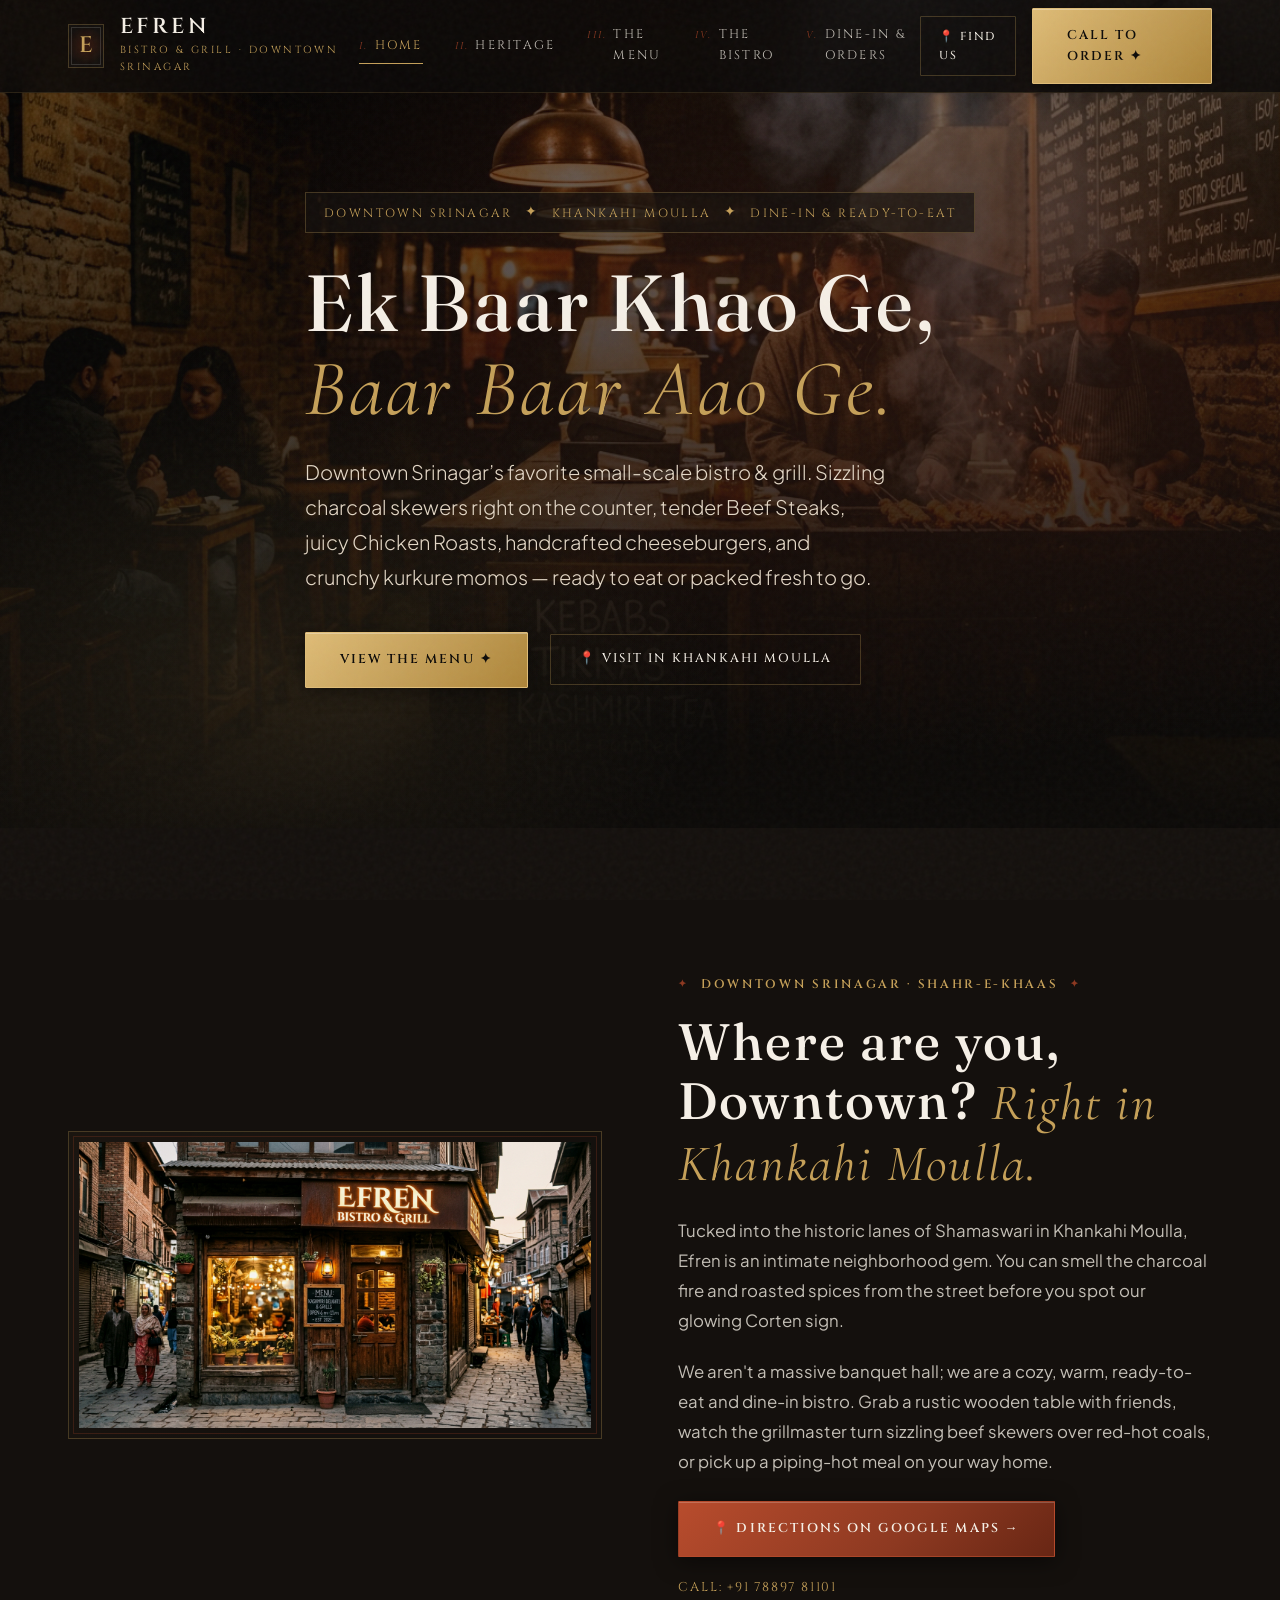
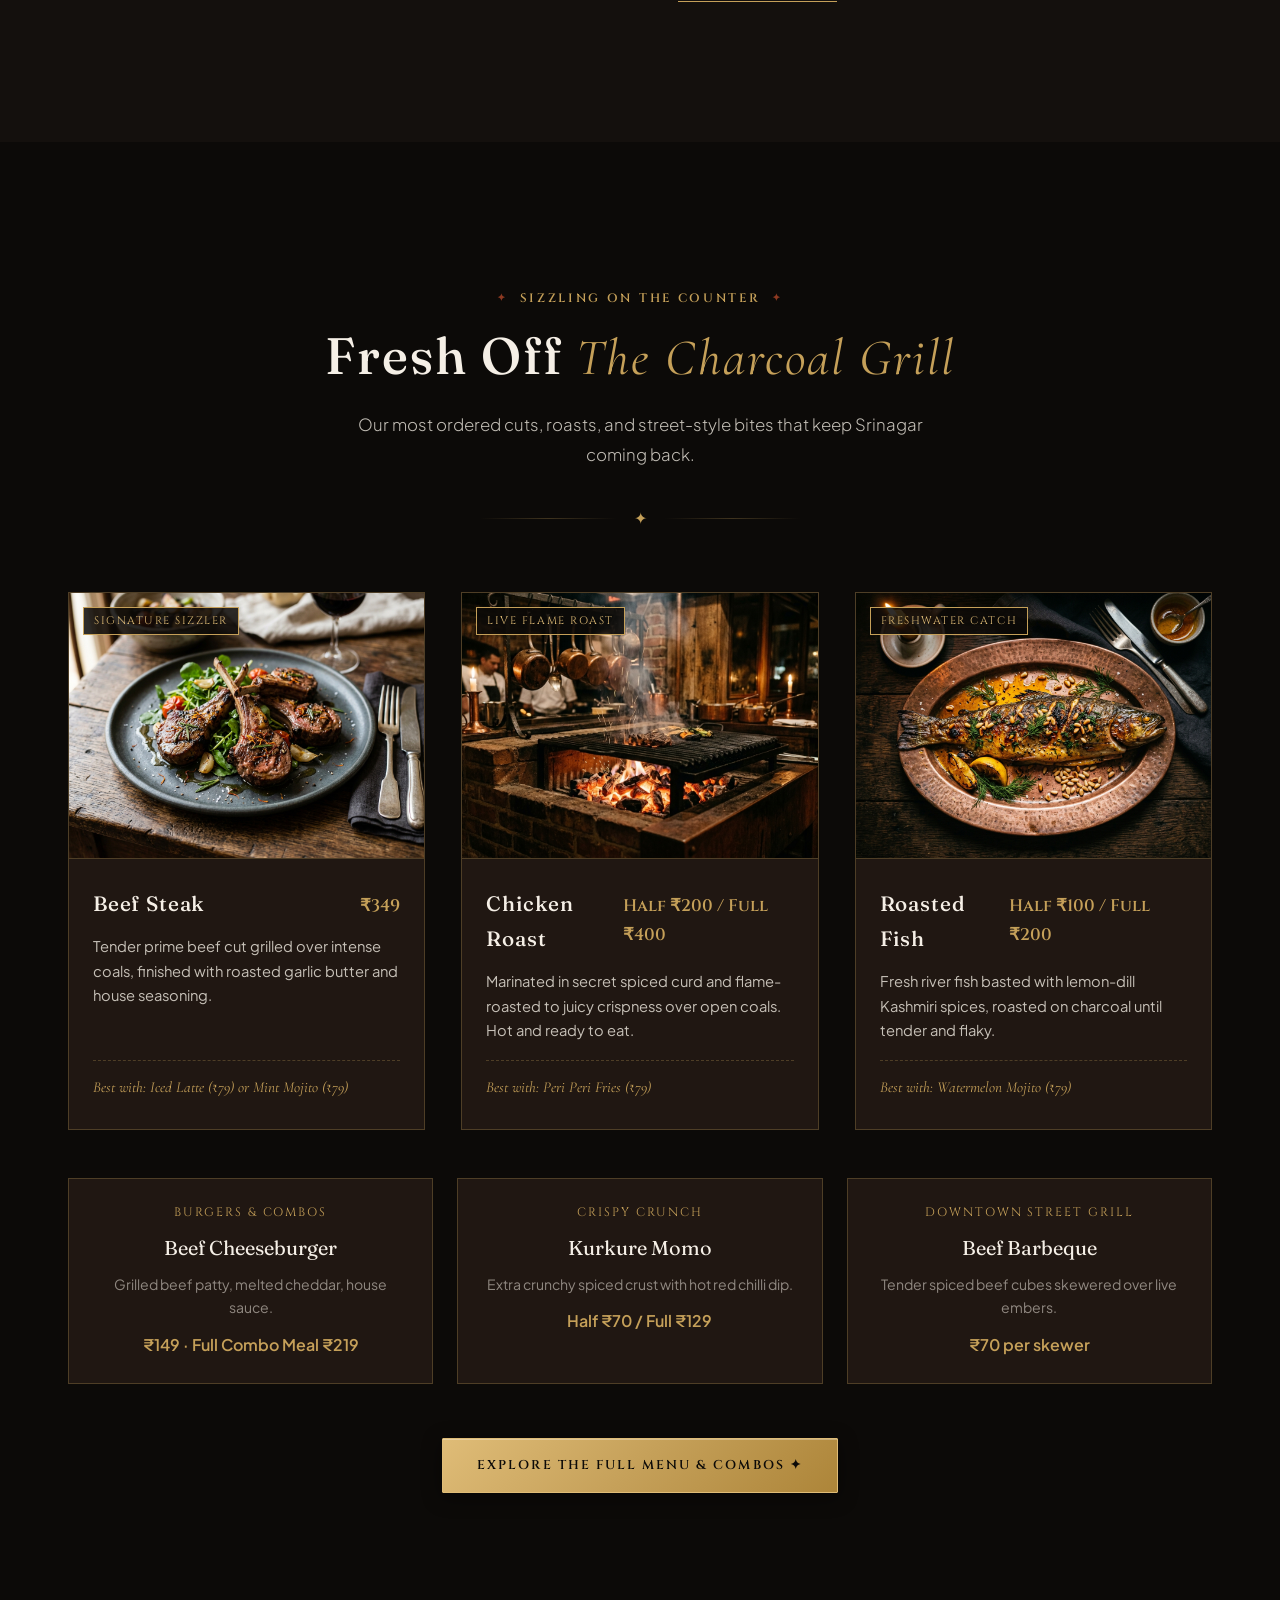
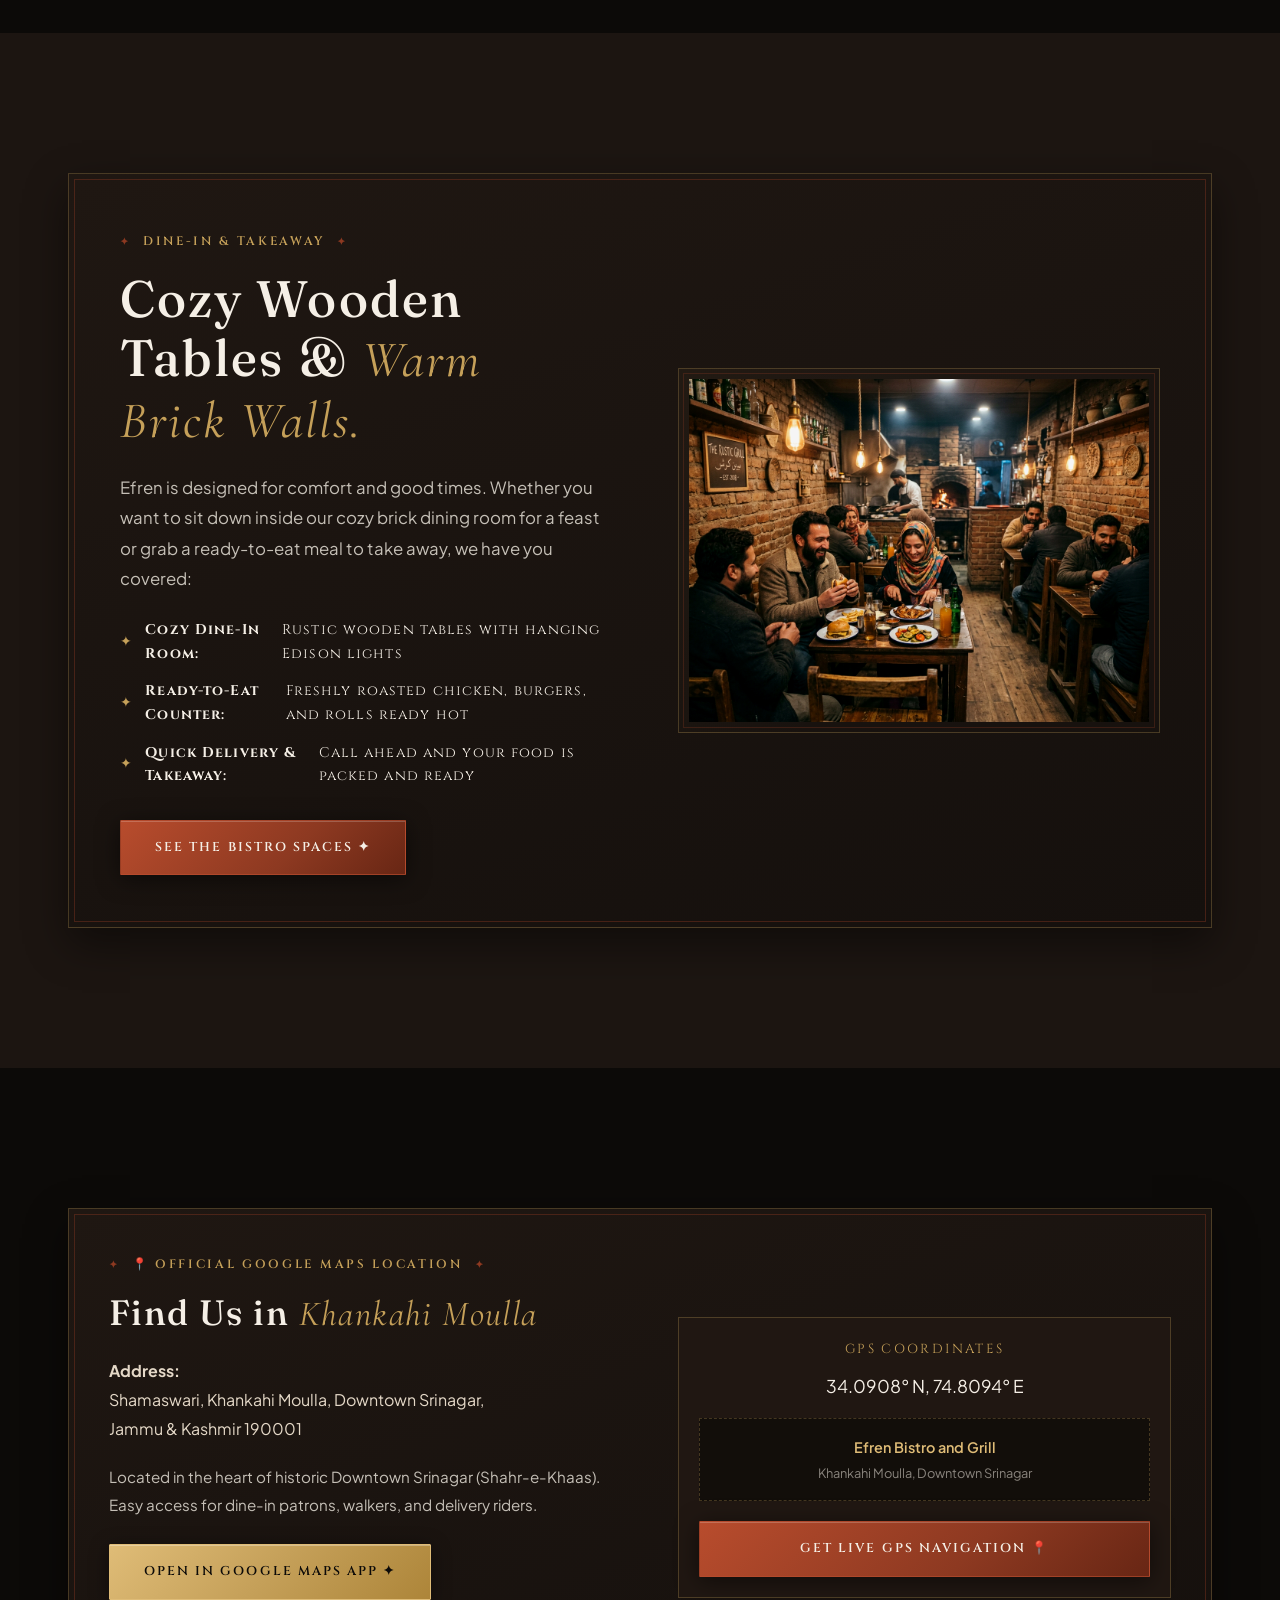
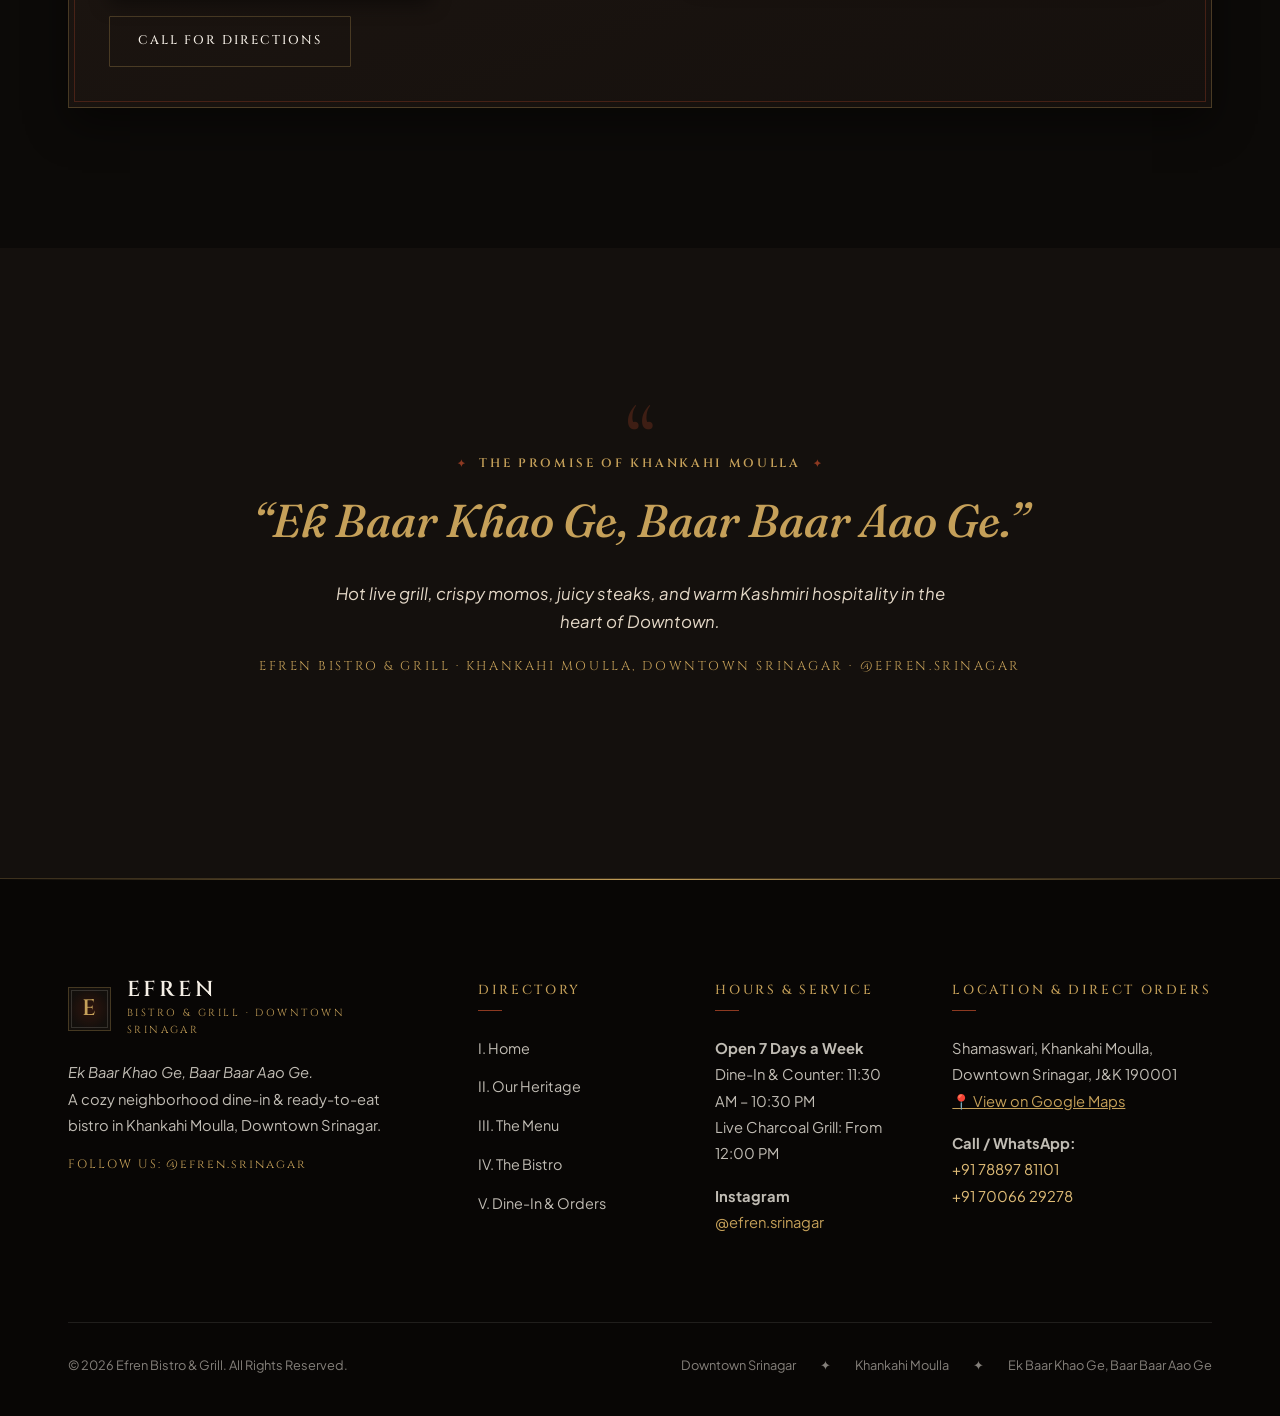
==== commit 9b361f21: "Add files via upload" ====
--- a/index.html
+++ b/index.html
@@ -4,7 +4,7 @@
   <meta charset="UTF-8">
   <meta name="viewport" content="width=device-width, initial-scale=1.0">
   <title>Efren Bistro &amp; Grill — Downtown Srinagar · Ek Baar Khao Ge, Baar Baar Aao Ge</title>
-  <meta name="description" content="Efren Bistro & Grill in Khoja Bazar, Downtown Srinagar. Ek Baar Khao Ge, Baar Baar Aao Ge. Cozy dine-in & ready-to-eat live flame grills, beef steaks, chicken roasts, burgers, and momos.">
+  <meta name="description" content="Efren Bistro & Grill in Khankahi Moulla, Downtown Srinagar. Ek Baar Khao Ge, Baar Baar Aao Ge. Cozy dine-in & ready-to-eat live flame grills, beef steaks, chicken roasts, burgers, and momos.">
   <link rel="stylesheet" href="assets/css/style.css">
 </head>
 <body class="bg-obsidian">
@@ -75,7 +75,7 @@
         <div class="hero-crest-badge">
           <span>DOWNTOWN SRINAGAR</span>
           <span class="fluron">✦</span>
-          <span>KHOJA BAZAR</span>
+          <span>KHANKAHI MOULLA</span>
           <span class="fluron">✦</span>
           <span>DINE-IN &amp; READY-TO-EAT</span>
         </div>
@@ -91,7 +91,7 @@
 
         <div class="hero-actions">
           <a href="menu.html" class="btn-brass">View The Menu ✦</a>
-          <a href="https://maps.app.goo.gl/sVBspjCtsgYMoenR8" target="_blank" class="btn-ghost-brass">📍 Visit in Khoja Bazar</a>
+          <a href="https://maps.app.goo.gl/sVBspjCtsgYMoenR8" target="_blank" class="btn-ghost-brass">📍 Visit in Khankahi Moulla</a>
         </div>
       </div>
     </div>
@@ -104,16 +104,16 @@
         
         <!-- Imagery: Cozy Downtown Storefront -->
         <div class="archival-frame reveal-on-scroll">
-          <img src="assets/images/bistro-storefront.jpg" alt="Efren Bistro & Grill rustic storefront in Khoja Bazar Downtown Srinagar" width="800" height="600" loading="lazy">
+          <img src="assets/images/bistro-storefront.jpg" alt="Efren Bistro & Grill rustic storefront in Khankahi Moulla Downtown Srinagar" width="800" height="600" loading="lazy">
         </div>
 
         <!-- Editorial Story Copy -->
         <div class="reveal-on-scroll">
           <div class="eyebrow">Downtown Srinagar · Shahr-e-Khaas</div>
-          <h2 class="section-title">Where are you, Downtown? <em>Right in Khoja Bazar.</em></h2>
+          <h2 class="section-title">Where are you, Downtown? <em>Right in Khankahi Moulla.</em></h2>
           
           <p style="margin-bottom: 20px; font-size: 1.05rem; line-height: 1.8;">
-            Tucked into the historic lanes of Chinkral Mohalla in Khoja Bazar, Efren is an intimate neighborhood gem. You can smell the charcoal fire and roasted spices from the street before you spot our glowing Corten sign.
+            Tucked into the historic lanes of Shamaswari in Khankahi Moulla, Efren is an intimate neighborhood gem. You can smell the charcoal fire and roasted spices from the street before you spot our glowing Corten sign.
           </p>
 
           <p style="margin-bottom: 24px; font-size: 1.05rem; line-height: 1.8;">
@@ -282,10 +282,10 @@
           
           <div>
             <div class="eyebrow">📍 Official Google Maps Location</div>
-            <h2 class="section-title" style="font-size: 2.2rem;">Find Us in <em>Khoja Bazar</em></h2>
+            <h2 class="section-title" style="font-size: 2.2rem;">Find Us in <em>Khankahi Moulla</em></h2>
             <p style="font-size: 1rem; line-height: 1.8; color: var(--parchment-dim); margin-bottom: 20px;">
               <strong>Address:</strong><br>
-              Chinkral Mohalla, Khoja Bazar, Downtown Srinagar,<br>
+              Shamaswari, Khankahi Moulla, Downtown Srinagar,<br>
               Jammu &amp; Kashmir 190001
             </p>
             <p style="font-size: 0.95rem; line-height: 1.8; color: var(--text-secondary); margin-bottom: 26px;">
@@ -306,7 +306,7 @@
             </div>
             <div style="padding: 16px; background: rgba(12,10,8,0.7); border: 1px dashed var(--line-gold); margin-bottom: 20px;">
               <div style="color: var(--brass-bright); font-size: 0.9rem; font-weight: 600;">Efren Bistro and Grill</div>
-              <div style="color: var(--text-muted); font-size: 0.8rem; margin-top: 4px;">Khoja Bazar, Downtown Srinagar</div>
+              <div style="color: var(--text-muted); font-size: 0.8rem; margin-top: 4px;">Khankahi Moulla, Downtown Srinagar</div>
             </div>
             <a href="https://maps.app.goo.gl/sVBspjCtsgYMoenR8" target="_blank" style="display: block; width: 100%;" class="btn-corten">
               Get Live GPS Navigation 📍
@@ -322,7 +322,7 @@
   <section class="editorial-section bg-walnut">
     <div class="container">
       <div class="quote-block reveal-on-scroll">
-        <div class="eyebrow" style="margin-bottom: 12px;">The Promise of Khoja Bazar</div>
+        <div class="eyebrow" style="margin-bottom: 12px;">The Promise of Khankahi Moulla</div>
         <p class="quote-text" style="font-size: clamp(2rem, 3.6vw, 3rem); font-family: var(--font-serif-display); font-weight: 500; color: var(--tarnished-brass);">
           “Ek Baar Khao Ge, Baar Baar Aao Ge.”
         </p>
@@ -330,7 +330,7 @@
           Hot live grill, crispy momos, juicy steaks, and warm Kashmiri hospitality in the heart of Downtown.
         </p>
         <div class="quote-source">
-          Efren Bistro &amp; Grill · Khoja Bazar, Downtown Srinagar · @efren.srinagar
+          Efren Bistro &amp; Grill · Khankahi Moulla, Downtown Srinagar · @efren.srinagar
         </div>
       </div>
     </div>
@@ -352,7 +352,7 @@
           </div>
           <p class="footer-info-p">
             <em>Ek Baar Khao Ge, Baar Baar Aao Ge.</em><br>
-            A cozy neighborhood dine-in &amp; ready-to-eat bistro in Khoja Bazar, Downtown Srinagar.
+            A cozy neighborhood dine-in &amp; ready-to-eat bistro in Khankahi Moulla, Downtown Srinagar.
           </p>
           <div style="font-family: var(--font-serif-royal); font-size: 0.76rem; letter-spacing: 0.16em; color: var(--tarnished-brass);">
             FOLLOW US: @efren.srinagar
@@ -389,7 +389,7 @@
         <div class="footer-col">
           <h4>Location &amp; Direct Orders</h4>
           <p class="footer-info-p">
-            Chinkral Mohalla, Khoja Bazar,<br>
+            Shamaswari, Khankahi Moulla,<br>
             Downtown Srinagar, J&amp;K 190001<br>
             <a href="https://maps.app.goo.gl/sVBspjCtsgYMoenR8" target="_blank" style="color: var(--tarnished-brass); text-decoration: underline;">📍 View on Google Maps</a>
           </p>
@@ -408,7 +408,7 @@
         <div style="display: flex; gap: 24px;">
           <span>Downtown Srinagar</span>
           <span>✦</span>
-          <span>Khoja Bazar</span>
+          <span>Khankahi Moulla</span>
           <span>✦</span>
           <span>Ek Baar Khao Ge, Baar Baar Aao Ge</span>
         </div>
